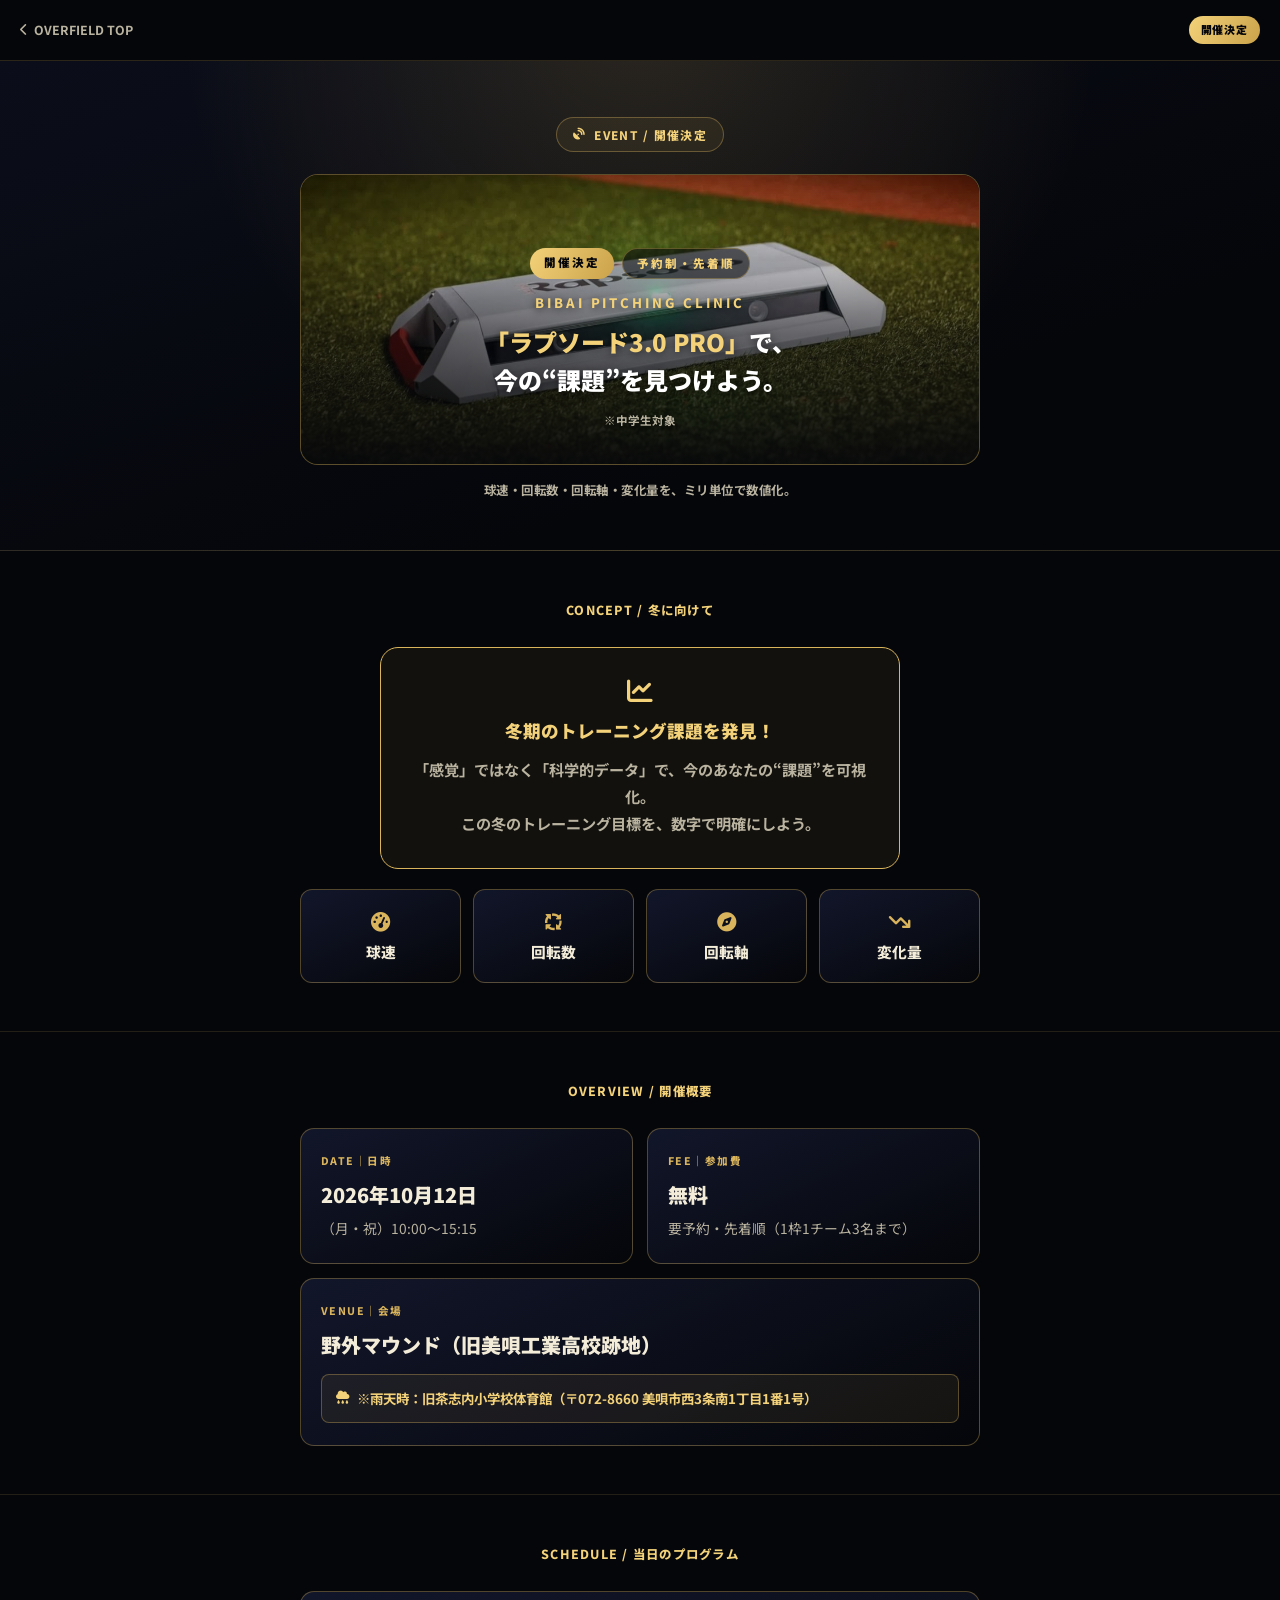
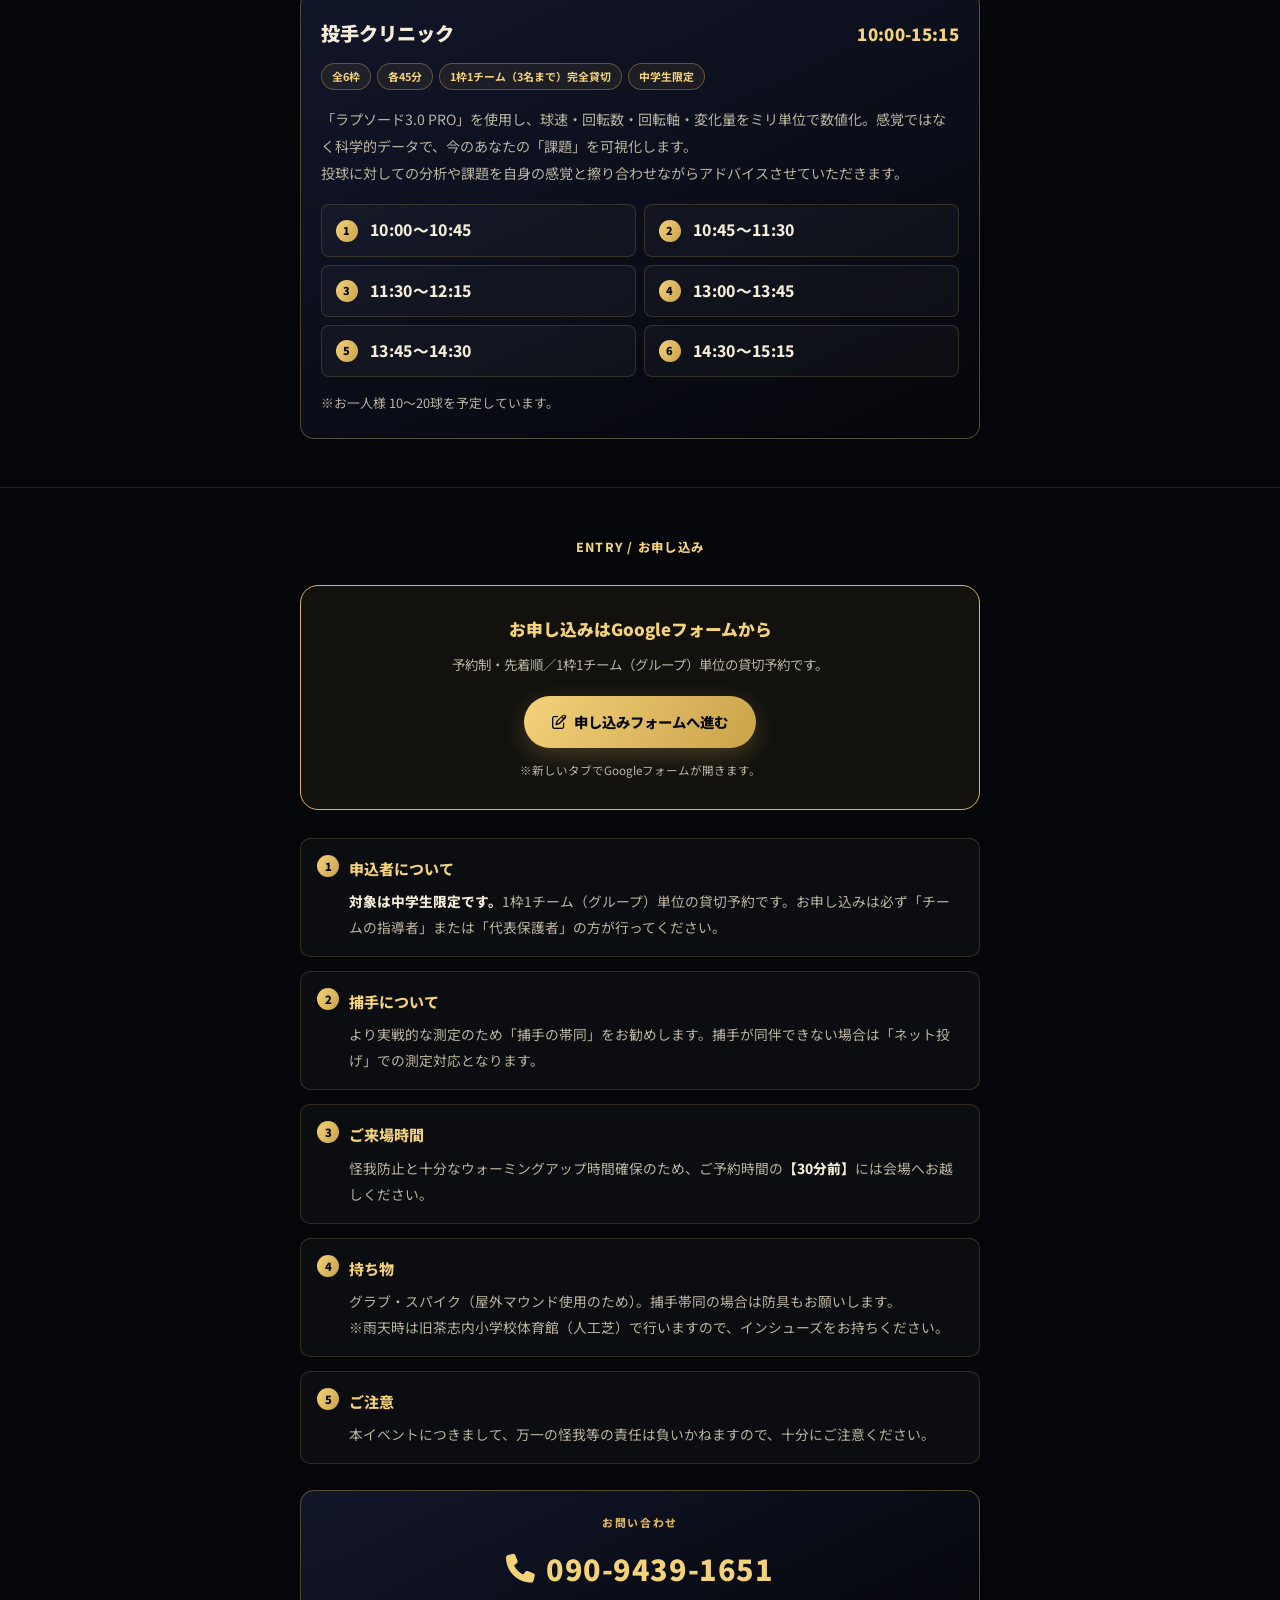
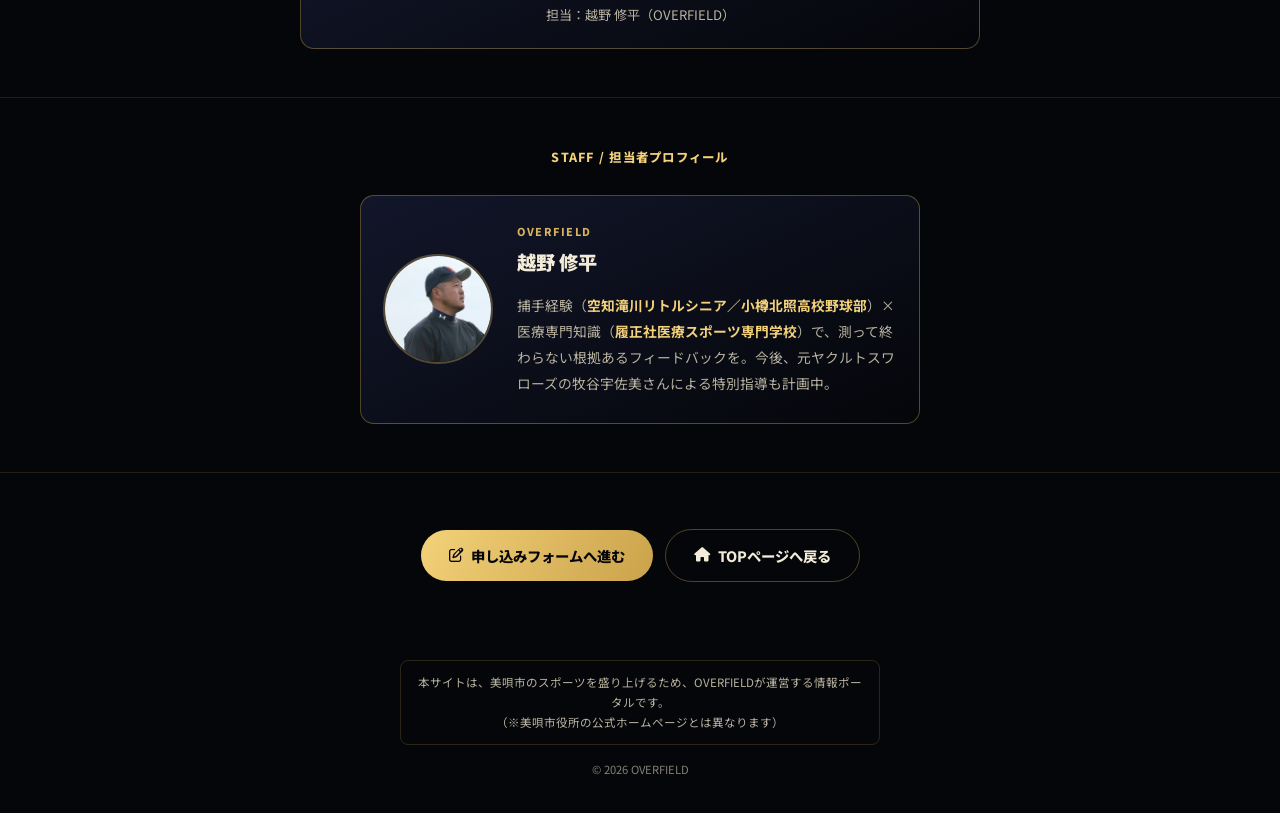
==== special.html @ 009db8ca "Clarify slot capacity and add advice-approach copy to the clinic page - "1枠1チーム完全貸切" -> "1枠1チーム（3名まで" ====
<!DOCTYPE html>
<html lang="ja">
<head>
<meta charset="UTF-8">
<meta name="viewport" content="width=device-width, initial-scale=1.0, viewport-fit=cover">
<title>BIBAI PITCHING CLINIC｜「ラプソード3.0 PRO」で、今の“課題”を見つけよう。</title>
<meta name="description" content="2026年10月12日（月・祝）開催。「ラプソード3.0 PRO」で球速・回転数・回転軸・変化量をミリ単位で数値化。中学生対象・参加費無料・要予約（全6枠／1枠1チーム3名まで完全貸切）。OVERFIELD主催の投手クリニックです。">
<link rel="preconnect" href="https://fonts.googleapis.com">
<link rel="preconnect" href="https://fonts.gstatic.com" crossorigin>
<link href="https://fonts.googleapis.com/css2?family=Noto+Sans+JP:wght@400;500;700;900&display=swap" rel="stylesheet">
<link rel="stylesheet" href="https://cdnjs.cloudflare.com/ajax/libs/font-awesome/6.5.1/css/all.min.css" integrity="sha512-DTOQO9RWCH3ppGqcWaEA1BIZOC6xxalwEsw9c2QQeAIftl+Vegovlnee1c9QX4TctnWMn13TZye+giMm8e2LwA==" crossorigin="anonymous" referrerpolicy="no-referrer">
<link rel="stylesheet" href="special.css">
</head>
<body>

<div class="sp-topbar">
  <a class="sp-back-link" href="index.html"><i class="fa-solid fa-chevron-left"></i> OVERFIELD TOP</a>
  <span class="sp-topbar-badge">開催決定</span>
</div>

<main>

  <!-- ===== Hero ===== -->
  <section class="sp-hero">
    <div class="sp-wrap">
      <p class="sp-kicker"><i class="fa-solid fa-satellite-dish"></i> EVENT / 開催決定</p>

      <figure class="sp-visual sp-visual--photo">
        <img src="images/clinic-hero.jpg" alt="野外マウンドに設置された計測機器「ラプソード3.0 PRO」" class="sp-visual-img sp-visual-img--cover">
        <div class="sp-visual-scrim"></div>
        <div class="sp-visual-overlay">
          <div class="sp-visual-tags">
            <span class="sp-visual-tag">開催決定</span>
            <span class="sp-visual-tag sp-visual-tag--ghost">予約制・先着順</span>
          </div>
          <p class="sp-event-title">BIBAI PITCHING CLINIC</p>
          <h1 class="sp-visual-copy">
            <span class="accent">「ラプソード3.0&nbsp;PRO」</span>で、<br>
            今の“課題”を見つけよう。
          </h1>
          <p class="sp-visual-note">※中学生対象</p>
        </div>
      </figure>

      <p class="sp-mystery-caption">球速・回転数・回転軸・変化量を、ミリ単位で数値化。</p>
    </div>
  </section>

  <!-- ===== コンセプト ===== -->
  <section class="sp-section">
    <div class="sp-wrap">
      <p class="sp-section-title">CONCEPT / 冬に向けて</p>

      <div class="sp-announce">
        <i class="fa-solid fa-chart-line"></i>
        <p class="sp-announce-main">冬期のトレーニング課題を発見！</p>
        <p class="sp-announce-sub">
          「感覚」ではなく「科学的データ」で、今のあなたの“課題”を可視化。<br>
          この冬のトレーニング目標を、数字で明確にしよう。
        </p>
      </div>

      <div class="sp-keyword-grid sp-keyword-grid--4">
        <article class="sp-keyword-card">
          <i class="fa-solid fa-gauge-high"></i>
          <p>球速</p>
        </article>
        <article class="sp-keyword-card">
          <i class="fa-solid fa-arrows-spin"></i>
          <p>回転数</p>
        </article>
        <article class="sp-keyword-card">
          <i class="fa-solid fa-compass"></i>
          <p>回転軸</p>
        </article>
        <article class="sp-keyword-card">
          <i class="fa-solid fa-arrow-trend-down"></i>
          <p>変化量</p>
        </article>
      </div>
    </div>
  </section>

  <!-- ===== 開催概要 ===== -->
  <section class="sp-section">
    <div class="sp-wrap">
      <p class="sp-section-title">OVERVIEW / 開催概要</p>

      <div class="sp-overview-grid">
        <article class="sp-info-card">
          <p class="sp-info-label">DATE｜日時</p>
          <p class="sp-info-main">2026年10月12日</p>
          <p class="sp-info-sub">（月・祝）10:00〜15:15</p>
        </article>

        <article class="sp-info-card">
          <p class="sp-info-label">FEE｜参加費</p>
          <p class="sp-info-main">無料</p>
          <p class="sp-info-sub">要予約・先着順（1枠1チーム3名まで）</p>
        </article>
      </div>

      <article class="sp-info-card sp-info-card--wide">
        <p class="sp-info-label">VENUE｜会場</p>
        <p class="sp-info-main">野外マウンド（旧美唄工業高校跡地）</p>
        <p class="sp-info-alert">
          <i class="fa-solid fa-cloud-rain"></i>
          ※雨天時：旧茶志内小学校体育館（〒072-8660 美唄市西3条南1丁目1番1号）
        </p>
      </article>
    </div>
  </section>

  <!-- ===== 当日のプログラム ===== -->
  <section class="sp-section">
    <div class="sp-wrap">
      <p class="sp-section-title">SCHEDULE / 当日のプログラム</p>

      <div class="sp-program">
        <div class="sp-program-head">
          <h2 class="sp-program-title">投手クリニック</h2>
          <span class="sp-program-time">10:00-15:15</span>
        </div>
        <p class="sp-program-tags">
          <span>全6枠</span><span>各45分</span><span>1枠1チーム（3名まで）完全貸切</span><span>中学生限定</span>
        </p>
        <p class="sp-program-desc">
          「ラプソード3.0 PRO」を使用し、球速・回転数・回転軸・変化量をミリ単位で数値化。感覚ではなく科学的データで、今のあなたの「課題」を可視化します。<br>
          投球に対しての分析や課題を自身の感覚と擦り合わせながらアドバイスさせていただきます。
        </p>

        <ul class="sp-slot-list">
          <li><span class="sp-slot-no">1</span>10:00〜10:45</li>
          <li><span class="sp-slot-no">2</span>10:45〜11:30</li>
          <li><span class="sp-slot-no">3</span>11:30〜12:15</li>
          <li><span class="sp-slot-no">4</span>13:00〜13:45</li>
          <li><span class="sp-slot-no">5</span>13:45〜14:30</li>
          <li><span class="sp-slot-no">6</span>14:30〜15:15</li>
        </ul>

        <p class="sp-slot-note">※お一人様 10〜20球を予定しています。</p>
      </div>
    </div>
  </section>

  <!-- ===== お申し込み（CTA） ===== -->
  <section class="sp-section">
    <div class="sp-wrap">
      <p class="sp-section-title">ENTRY / お申し込み</p>

      <div class="sp-entry-cta">
        <p class="sp-entry-cta-lead">お申し込みはGoogleフォームから</p>
        <p class="sp-entry-cta-sub">予約制・先着順／1枠1チーム（グループ）単位の貸切予約です。</p>
        <a class="sp-btn sp-btn-primary sp-btn-lg"
           href="https://docs.google.com/forms/d/e/1FAIpQLSfLQEqQWySWsrRuJns3ELYtzoUqFu_Ynl-o8VfHFAYCCxRoyQ/viewform"
           target="_blank" rel="noopener">
          <i class="fa-regular fa-pen-to-square"></i> 申し込みフォームへ進む
        </a>
        <p class="sp-entry-cta-note">※新しいタブでGoogleフォームが開きます。</p>
      </div>

      <ol class="sp-notice-list">
        <li>
          <p class="sp-notice-head">申込者について</p>
          <p class="sp-notice-body"><strong>対象は中学生限定です。</strong>1枠1チーム（グループ）単位の貸切予約です。お申し込みは必ず「チームの指導者」または「代表保護者」の方が行ってください。</p>
        </li>
        <li>
          <p class="sp-notice-head">捕手について</p>
          <p class="sp-notice-body">より実戦的な測定のため「捕手の帯同」をお勧めします。捕手が同伴できない場合は「ネット投げ」での測定対応となります。</p>
        </li>
        <li>
          <p class="sp-notice-head">ご来場時間</p>
          <p class="sp-notice-body">怪我防止と十分なウォーミングアップ時間確保のため、ご予約時間の<strong>【30分前】</strong>には会場へお越しください。</p>
        </li>
        <li>
          <p class="sp-notice-head">持ち物</p>
          <p class="sp-notice-body">グラブ・スパイク（屋外マウンド使用のため）。捕手帯同の場合は防具もお願いします。<br>※雨天時は旧茶志内小学校体育館（人工芝）で行いますので、インシューズをお持ちください。</p>
        </li>
        <li>
          <p class="sp-notice-head">ご注意</p>
          <p class="sp-notice-body">本イベントにつきまして、万一の怪我等の責任は負いかねますので、十分にご注意ください。</p>
        </li>
      </ol>

      <div class="sp-contact-box">
        <p class="sp-contact-label">お問い合わせ</p>
        <a class="sp-contact-tel" href="tel:09094391651"><i class="fa-solid fa-phone"></i> 090-9439-1651</a>
        <p class="sp-contact-sub">担当：越野 修平（OVERFIELD）</p>
      </div>
    </div>
  </section>

  <!-- ===== 担当者プロフィール ===== -->
  <section class="sp-section">
    <div class="sp-wrap">
      <p class="sp-section-title">STAFF / 担当者プロフィール</p>

      <div class="sp-staff-card">
        <img src="images/staff-koshino.jpg" alt="OVERFIELD 代表 越野 修平" class="sp-staff-photo">
        <div class="sp-staff-body">
          <p class="sp-staff-org">OVERFIELD</p>
          <p class="sp-staff-name">越野 修平</p>
          <p class="sp-staff-desc">
            捕手経験（<strong>空知滝川リトルシニア／小樽北照高校野球部</strong>）×医療専門知識（<strong>履正社医療スポーツ専門学校</strong>）で、測って終わらない根拠あるフィードバックを。今後、元ヤクルトスワローズの牧谷宇佐美さんによる特別指導も計画中。
          </p>
        </div>
      </div>
    </div>
  </section>

  <!-- ===== CTA ===== -->
  <section class="sp-section" style="border-bottom: none;">
    <div class="sp-wrap">
      <div class="sp-cta-row">
        <a class="sp-btn sp-btn-primary"
           href="https://docs.google.com/forms/d/e/1FAIpQLSfLQEqQWySWsrRuJns3ELYtzoUqFu_Ynl-o8VfHFAYCCxRoyQ/viewform"
           target="_blank" rel="noopener">
          <i class="fa-regular fa-pen-to-square"></i> 申し込みフォームへ進む
        </a>
        <a class="sp-btn sp-btn-outline" href="index.html"><i class="fa-solid fa-house"></i> TOPページへ戻る</a>
      </div>
    </div>
  </section>

</main>

<footer class="sp-footer">
  <p class="sp-footer-disclaimer">
    本サイトは、美唄市のスポーツを盛り上げるため、OVERFIELDが運営する情報ポータルです。<br>
    （※美唄市役所の公式ホームページとは異なります）
  </p>
  <p class="sp-footer-copyright">&copy; 2026 OVERFIELD</p>
</footer>

</body>
</html>
---- special.css ----
/* =========================================================
   特設ティザーページ special.html 専用スタイル
   黒 × ゴールド／ネイビーを基調としたクールな演出
   ========================================================= */

:root {
  --sp-navy: #0b0e1a;
  --sp-navy-deep: #05060a;
  --sp-navy-mid: #12162a;
  --sp-gold: #d9b45c;
  --sp-gold-light: #f3d27a;
  --sp-gold-deep: #caa24a;
  --sp-text: #f3ecd8;
  --sp-text-soft: #b9b3a0;
  --sp-border: rgba(217, 180, 92, 0.35);
  --font-base: "Noto Sans JP", "Hiragino Kaku Gothic ProN", "Hiragino Sans", "Yu Gothic", "Meiryo", sans-serif;
}

* , *::before, *::after { box-sizing: border-box; }

html { scroll-behavior: smooth; }

body {
  margin: 0;
  font-family: var(--font-base);
  color: var(--sp-text);
  background: var(--sp-navy-deep);
  line-height: 1.8;
  -webkit-font-smoothing: antialiased;
}

img { max-width: 100%; display: block; }
h1, h2, h3, p, dl, dd { margin: 0; }

a { color: inherit; text-decoration: none; }

.sp-wrap {
  max-width: 720px;
  margin: 0 auto;
  padding: 0 20px;
}

/* ---------- Top bar ---------- */
.sp-topbar {
  display: flex;
  align-items: center;
  justify-content: space-between;
  gap: 12px;
  padding: 16px 20px;
  border-bottom: 1px solid rgba(217, 180, 92, 0.18);
}

.sp-back-link {
  display: inline-flex;
  align-items: center;
  gap: 6px;
  font-size: 0.78rem;
  font-weight: 700;
  color: var(--sp-text-soft);
}
.sp-back-link:hover { color: var(--sp-gold-light); }

.sp-topbar-badge {
  font-size: 0.68rem;
  font-weight: 900;
  letter-spacing: 0.08em;
  color: var(--sp-navy-deep);
  background: linear-gradient(120deg, var(--sp-gold-light), var(--sp-gold-deep));
  padding: 4px 12px;
  border-radius: 999px;
}

/* ---------- Hero ---------- */
.sp-hero {
  background:
    radial-gradient(circle at 50% -10%, rgba(217, 180, 92, 0.16), transparent 55%),
    linear-gradient(160deg, var(--sp-navy) 0%, var(--sp-navy-deep) 70%);
  padding: 56px 0 48px;
  text-align: center;
  border-bottom: 1px solid rgba(217, 180, 92, 0.18);
}

.sp-kicker {
  display: inline-flex;
  align-items: center;
  gap: 8px;
  font-size: 0.74rem;
  font-weight: 800;
  letter-spacing: 0.12em;
  color: var(--sp-gold-light);
  border: 1px solid var(--sp-border);
  background: rgba(217, 180, 92, 0.08);
  padding: 6px 16px;
  border-radius: 999px;
  margin-bottom: 22px;
}
.sp-kicker i { animation: sp-blink 1.6s ease-in-out infinite; }

/* ---------- Main visual (背景切り抜き画像 + COMING SOON + キャッチコピー) ---------- */
.sp-visual {
  position: relative;
  margin: 0;
  aspect-ratio: 2.2 / 1;
  border-radius: 18px;
  overflow: hidden;
  border: 1px solid rgba(217, 180, 92, 0.4);
  background: #0a0a0a;
  box-shadow: 0 0 0 0 rgba(217, 180, 92, 0.3);
  animation: sp-visual-glow 3s ease-in-out infinite;
}

@keyframes sp-visual-glow {
  0%, 100% { box-shadow: 0 0 0 0 rgba(217, 180, 92, 0.18); }
  50% { box-shadow: 0 0 26px 2px rgba(217, 180, 92, 0.22); }
}

.sp-visual-img {
  width: 100%;
  height: 100%;
  /* contain = 機器の全体像（姿形）を絶対に切り取らずに表示する。
     cover だとコンテナ比率とのズレでアップになり過ぎ、何の機器か
     分からなくなってしまうため contain に変更 */
  object-fit: contain;
  object-position: center center;
  /* 画像自体が背景透過済み（ロゴ部分は画像側で黒帯＋
     CONFIDENTIALバッジ済み）のため、CSS側のフィルター・ブレンド
     加工は不要 */
}

.sp-visual-scrim {
  position: absolute;
  inset: 0;
  background: linear-gradient(to top, rgba(5, 6, 10, 0.94) 0%, rgba(5, 6, 10, 0.55) 45%, rgba(5, 6, 10, 0.05) 75%);
}

.sp-visual-overlay {
  position: absolute;
  left: 0;
  right: 0;
  bottom: 0;
  padding: 18px 20px 22px;
  text-align: center;
}

.sp-visual-tag {
  display: inline-block;
  font-size: 0.72rem;
  font-weight: 900;
  letter-spacing: 0.18em;
  color: var(--sp-navy-deep);
  background: linear-gradient(120deg, var(--sp-gold-light), var(--sp-gold-deep));
  padding: 4px 14px;
  border-radius: 999px;
  margin-bottom: 12px;
  animation: sp-blink 1.8s ease-in-out infinite;
}

.sp-visual-copy {
  font-size: 1.05rem;
  font-weight: 900;
  line-height: 1.6;
  color: #ffffff;
  text-shadow: 0 2px 10px rgba(0, 0, 0, 0.6);
}
.sp-visual-copy .accent {
  color: var(--sp-gold-light);
}

.sp-mystery-caption {
  margin-top: 14px;
  text-align: center;
  font-size: 0.78rem;
  font-weight: 700;
  color: var(--sp-text-soft);
  letter-spacing: 0.04em;
}

/* 実写ヒーロー（製品名公開後）: 切り抜き画像ではないので cover で全面に敷く */
.sp-visual--photo { aspect-ratio: 16 / 10; }
.sp-visual-img--cover { object-fit: cover; }

.sp-visual-tags {
  display: flex;
  flex-wrap: wrap;
  justify-content: center;
  gap: 8px;
  margin-bottom: 12px;
}
.sp-visual-tags .sp-visual-tag { margin-bottom: 0; }

.sp-visual-tag--ghost {
  background: rgba(5, 6, 10, 0.55);
  border: 1px solid var(--sp-border);
  color: var(--sp-gold-light);
  animation: none;
}

.sp-event-title {
  font-size: 0.72rem;
  font-weight: 800;
  letter-spacing: 0.22em;
  color: var(--sp-gold-light);
  margin-bottom: 8px;
  text-shadow: 0 2px 8px rgba(0, 0, 0, 0.8);
}

.sp-visual-note {
  margin-top: 10px;
  font-size: 0.72rem;
  font-weight: 700;
  color: var(--sp-text-soft);
  text-shadow: 0 2px 8px rgba(0, 0, 0, 0.8);
}

@keyframes sp-blink {
  0%, 100% { opacity: 1; }
  50% { opacity: 0.55; }
}

/* ---------- Sections ---------- */
.sp-section {
  padding: 48px 0;
  border-bottom: 1px solid rgba(217, 180, 92, 0.14);
}

.sp-section-title {
  text-align: center;
  font-size: 0.78rem;
  font-weight: 800;
  letter-spacing: 0.1em;
  color: var(--sp-gold-light);
  margin-bottom: 26px;
}

/* ---------- Keyword cards ---------- */
.sp-keyword-grid {
  display: grid;
  gap: 16px;
}

.sp-keyword-card {
  background: linear-gradient(155deg, var(--sp-navy-mid), var(--sp-navy-deep));
  border: 1px solid var(--sp-border);
  border-radius: 16px;
  padding: 26px 22px;
  text-align: center;
}

.sp-keyword-card i {
  font-size: 1.5rem;
  color: var(--sp-gold);
  margin-bottom: 12px;
}

.sp-keyword-card p {
  font-size: 1.05rem;
  font-weight: 800;
  color: var(--sp-text);
  line-height: 1.6;
}

/* 計測項目（球速・回転数・回転軸・変化量）のコンパクト版カード */
.sp-keyword-grid--4 { margin-top: 20px; grid-template-columns: 1fr 1fr; gap: 12px; }
.sp-keyword-grid--4 .sp-keyword-card { padding: 18px 12px; border-radius: 12px; }
.sp-keyword-grid--4 .sp-keyword-card i { font-size: 1.2rem; margin-bottom: 8px; }
.sp-keyword-grid--4 .sp-keyword-card p { font-size: 0.92rem; }

/* ---------- Overview / info cards ---------- */
.sp-overview-grid {
  display: grid;
  gap: 14px;
  margin-bottom: 14px;
}

.sp-info-card {
  background: linear-gradient(155deg, var(--sp-navy-mid), var(--sp-navy-deep));
  border: 1px solid var(--sp-border);
  border-radius: 14px;
  padding: 22px 20px;
}

.sp-info-label {
  font-size: 0.66rem;
  font-weight: 800;
  letter-spacing: 0.14em;
  color: var(--sp-gold);
  margin-bottom: 10px;
}

.sp-info-main {
  font-size: 1.25rem;
  font-weight: 900;
  line-height: 1.5;
  color: var(--sp-text);
}

.sp-info-sub {
  margin-top: 6px;
  font-size: 0.86rem;
  color: var(--sp-text-soft);
}

.sp-info-alert {
  display: flex;
  align-items: flex-start;
  gap: 8px;
  margin-top: 14px;
  padding: 12px 14px;
  border-radius: 8px;
  background: rgba(217, 180, 92, 0.08);
  border: 1px solid var(--sp-border);
  font-size: 0.84rem;
  font-weight: 700;
  line-height: 1.7;
  color: var(--sp-gold-light);
}
.sp-info-alert i { margin-top: 4px; flex-shrink: 0; }

/* ---------- Program / schedule ---------- */
.sp-program {
  background: linear-gradient(155deg, var(--sp-navy-mid), var(--sp-navy-deep));
  border: 1px solid var(--sp-border);
  border-radius: 14px;
  padding: 24px 20px;
}

.sp-program-head {
  display: flex;
  flex-wrap: wrap;
  align-items: baseline;
  justify-content: space-between;
  gap: 8px;
}

.sp-program-title {
  font-size: 1.2rem;
  font-weight: 900;
  color: var(--sp-text);
}

.sp-program-time {
  font-size: 1.05rem;
  font-weight: 900;
  color: var(--sp-gold-light);
  letter-spacing: 0.02em;
}

.sp-program-tags {
  display: flex;
  flex-wrap: wrap;
  gap: 6px;
  margin-top: 12px;
}
.sp-program-tags span {
  font-size: 0.68rem;
  font-weight: 700;
  color: var(--sp-gold-light);
  border: 1px solid var(--sp-border);
  background: rgba(217, 180, 92, 0.08);
  padding: 3px 10px;
  border-radius: 999px;
}

.sp-program-desc {
  margin-top: 16px;
  font-size: 0.88rem;
  line-height: 1.9;
  color: var(--sp-text-soft);
}

.sp-slot-list {
  list-style: none;
  margin: 18px 0 0;
  padding: 0;
  display: grid;
  gap: 8px;
}

.sp-slot-list li {
  display: flex;
  align-items: center;
  gap: 12px;
  padding: 11px 14px;
  border-radius: 8px;
  background: rgba(255, 255, 255, 0.03);
  border: 1px solid rgba(217, 180, 92, 0.18);
  font-size: 0.98rem;
  font-weight: 800;
  color: var(--sp-text);
  letter-spacing: 0.02em;
}

.sp-slot-no {
  flex-shrink: 0;
  width: 22px;
  height: 22px;
  display: inline-flex;
  align-items: center;
  justify-content: center;
  border-radius: 50%;
  background: linear-gradient(120deg, var(--sp-gold-light), var(--sp-gold-deep));
  color: var(--sp-navy-deep);
  font-size: 0.68rem;
  font-weight: 900;
}

.sp-slot-note {
  margin-top: 14px;
  font-size: 0.8rem;
  color: var(--sp-text-soft);
}

/* ---------- Entry CTA ---------- */
.sp-entry-cta {
  text-align: center;
  border: 1px solid var(--sp-gold);
  border-radius: 18px;
  padding: 28px 22px;
  background: rgba(217, 180, 92, 0.06);
  margin-bottom: 28px;
}

.sp-entry-cta-lead {
  font-size: 1.05rem;
  font-weight: 900;
  color: var(--sp-gold-light);
}

.sp-entry-cta-sub {
  margin-top: 8px;
  margin-bottom: 20px;
  font-size: 0.84rem;
  color: var(--sp-text-soft);
  line-height: 1.8;
}

.sp-btn-lg {
  font-size: 1rem;
  padding: 17px 36px;
  max-width: 380px;
  box-shadow: 0 8px 24px rgba(217, 180, 92, 0.25);
}

.sp-entry-cta-note {
  margin-top: 12px;
  font-size: 0.72rem;
  color: var(--sp-text-soft);
}

/* ---------- Notice list ---------- */
.sp-notice-list {
  list-style: none;
  counter-reset: sp-notice;
  margin: 0;
  padding: 0;
  display: grid;
  gap: 14px;
}

.sp-notice-list li {
  counter-increment: sp-notice;
  position: relative;
  padding: 16px 18px 16px 48px;
  border-radius: 10px;
  background: rgba(255, 255, 255, 0.03);
  border: 1px solid rgba(217, 180, 92, 0.18);
}

.sp-notice-list li::before {
  content: counter(sp-notice);
  position: absolute;
  left: 16px;
  top: 16px;
  width: 22px;
  height: 22px;
  display: flex;
  align-items: center;
  justify-content: center;
  border-radius: 50%;
  background: linear-gradient(120deg, var(--sp-gold-light), var(--sp-gold-deep));
  color: var(--sp-navy-deep);
  font-size: 0.7rem;
  font-weight: 900;
}

.sp-notice-head {
  font-size: 0.94rem;
  font-weight: 800;
  color: var(--sp-gold-light);
  margin-bottom: 6px;
}

.sp-notice-body {
  font-size: 0.86rem;
  line-height: 1.9;
  color: var(--sp-text-soft);
}
.sp-notice-body strong { color: var(--sp-text); font-weight: 800; }

/* ---------- Contact box ---------- */
.sp-contact-box {
  margin-top: 26px;
  text-align: center;
  padding: 22px 20px;
  border-radius: 14px;
  border: 1px solid var(--sp-border);
  background: linear-gradient(155deg, var(--sp-navy-mid), var(--sp-navy-deep));
}

.sp-contact-label {
  font-size: 0.68rem;
  font-weight: 800;
  letter-spacing: 0.14em;
  color: var(--sp-gold);
  margin-bottom: 10px;
}

.sp-contact-tel {
  display: inline-flex;
  align-items: center;
  gap: 10px;
  font-size: 1.5rem;
  font-weight: 900;
  color: var(--sp-gold-light);
  letter-spacing: 0.02em;
}
.sp-contact-tel:hover { filter: brightness(1.1); }

.sp-contact-sub {
  margin-top: 8px;
  font-size: 0.82rem;
  color: var(--sp-text-soft);
}

/* ---------- Staff card ---------- */
.sp-staff-card {
  display: flex;
  flex-direction: column;
  align-items: center;
  text-align: center;
  gap: 18px;
  max-width: 560px;
  margin: 0 auto;
  padding: 26px 22px;
  border-radius: 14px;
  border: 1px solid var(--sp-border);
  background: linear-gradient(155deg, var(--sp-navy-mid), var(--sp-navy-deep));
}

.sp-staff-photo {
  width: 92px;
  height: 92px;
  flex-shrink: 0;
  border-radius: 50%;
  object-fit: cover;
  border: 2px solid var(--sp-border);
}

.sp-staff-org {
  font-size: 0.68rem;
  font-weight: 800;
  letter-spacing: 0.14em;
  color: var(--sp-gold);
}

.sp-staff-name {
  margin-top: 4px;
  font-size: 1.2rem;
  font-weight: 900;
  color: var(--sp-text);
}

.sp-staff-desc {
  margin-top: 12px;
  font-size: 0.86rem;
  line-height: 1.9;
  color: var(--sp-text-soft);
}
.sp-staff-desc strong { color: var(--sp-gold-light); font-weight: 700; }

/* ---------- Announcement callout ---------- */
.sp-announce {
  max-width: 520px;
  margin: 0 auto;
  text-align: center;
  border: 1px solid var(--sp-gold);
  border-radius: 18px;
  padding: 30px 24px;
  background: rgba(217, 180, 92, 0.06);
  box-shadow: 0 0 0 0 rgba(217, 180, 92, 0.4);
  animation: sp-announce-glow 2.6s ease-in-out infinite;
}

@keyframes sp-announce-glow {
  0%, 100% { box-shadow: 0 0 0 0 rgba(217, 180, 92, 0.25); }
  50% { box-shadow: 0 0 24px 4px rgba(217, 180, 92, 0.28); }
}

.sp-announce i {
  font-size: 1.6rem;
  color: var(--sp-gold-light);
  margin-bottom: 12px;
}

.sp-announce-main {
  font-size: 1.1rem;
  font-weight: 900;
  color: var(--sp-gold-light);
  line-height: 1.7;
}

.sp-announce-sub {
  margin-top: 10px;
  font-size: 0.95rem;
  font-weight: 700;
  color: var(--sp-text-soft);
}

/* ---------- Message card ---------- */
.sp-message-card {
  position: relative;
  max-width: 560px;
  margin: 0 auto;
  padding: 32px 26px 26px;
  border-left: 4px solid var(--sp-gold);
  background: rgba(255, 255, 255, 0.03);
  border-radius: 4px 16px 16px 4px;
}

.sp-message-quote-icon {
  font-size: 1.5rem;
  color: var(--sp-gold);
  opacity: 0.7;
  margin-bottom: 10px;
}

.sp-message-text {
  font-size: 0.98rem;
  font-weight: 500;
  color: var(--sp-text);
  line-height: 1.9;
}
.sp-message-text + .sp-message-text {
  margin-top: 16px;
}

.sp-message-attr {
  margin-top: 18px;
  font-size: 0.78rem;
  font-weight: 700;
  color: var(--sp-text-soft);
  text-align: right;
}

/* ---------- CTA ---------- */
.sp-cta-row {
  display: flex;
  flex-direction: column;
  gap: 12px;
  align-items: center;
  margin-top: 8px;
}

.sp-btn {
  display: inline-flex;
  align-items: center;
  justify-content: center;
  gap: 8px;
  font-weight: 800;
  font-size: 0.9rem;
  padding: 13px 28px;
  border-radius: 999px;
  width: 100%;
  max-width: 320px;
}

.sp-btn-primary {
  background: linear-gradient(120deg, var(--sp-gold-light), var(--sp-gold-deep));
  color: var(--sp-navy-deep);
}
.sp-btn-primary:hover { filter: brightness(1.08); }

.sp-btn-outline {
  border: 1px solid var(--sp-border);
  color: var(--sp-text);
}
.sp-btn-outline:hover { border-color: var(--sp-gold); color: var(--sp-gold-light); }

/* ---------- Footer ---------- */
.sp-footer {
  padding: 30px 20px 34px;
  text-align: center;
}

.sp-footer-disclaimer {
  max-width: 480px;
  margin: 0 auto 14px;
  padding: 12px 16px;
  border: 1px solid rgba(217, 180, 92, 0.18);
  border-radius: 8px;
  font-size: 0.72rem;
  line-height: 1.7;
  color: var(--sp-text-soft);
}

.sp-footer-copyright {
  font-size: 0.7rem;
  color: rgba(185, 179, 160, 0.7);
}

@media (min-width: 640px) {
  .sp-visual-copy { font-size: 1.5rem; }
  .sp-visual-overlay { padding: 28px 32px 34px; }
  .sp-keyword-grid { grid-template-columns: 1fr 1fr; }
  .sp-cta-row { flex-direction: row; justify-content: center; }
  .sp-btn { width: auto; }

  .sp-visual--photo { aspect-ratio: 21 / 9; }
  .sp-event-title { font-size: 0.82rem; }
  .sp-keyword-grid--4 { grid-template-columns: repeat(4, 1fr); }
  .sp-overview-grid { grid-template-columns: 1fr 1fr; }
  .sp-slot-list { grid-template-columns: 1fr 1fr; }
  .sp-contact-tel { font-size: 1.8rem; }

  .sp-staff-card { flex-direction: row; text-align: left; gap: 24px; }
  .sp-staff-photo { width: 110px; height: 110px; }
}

@media (prefers-reduced-motion: reduce) {
  html { scroll-behavior: auto; }
  * { transition: none !important; animation: none !important; }
}
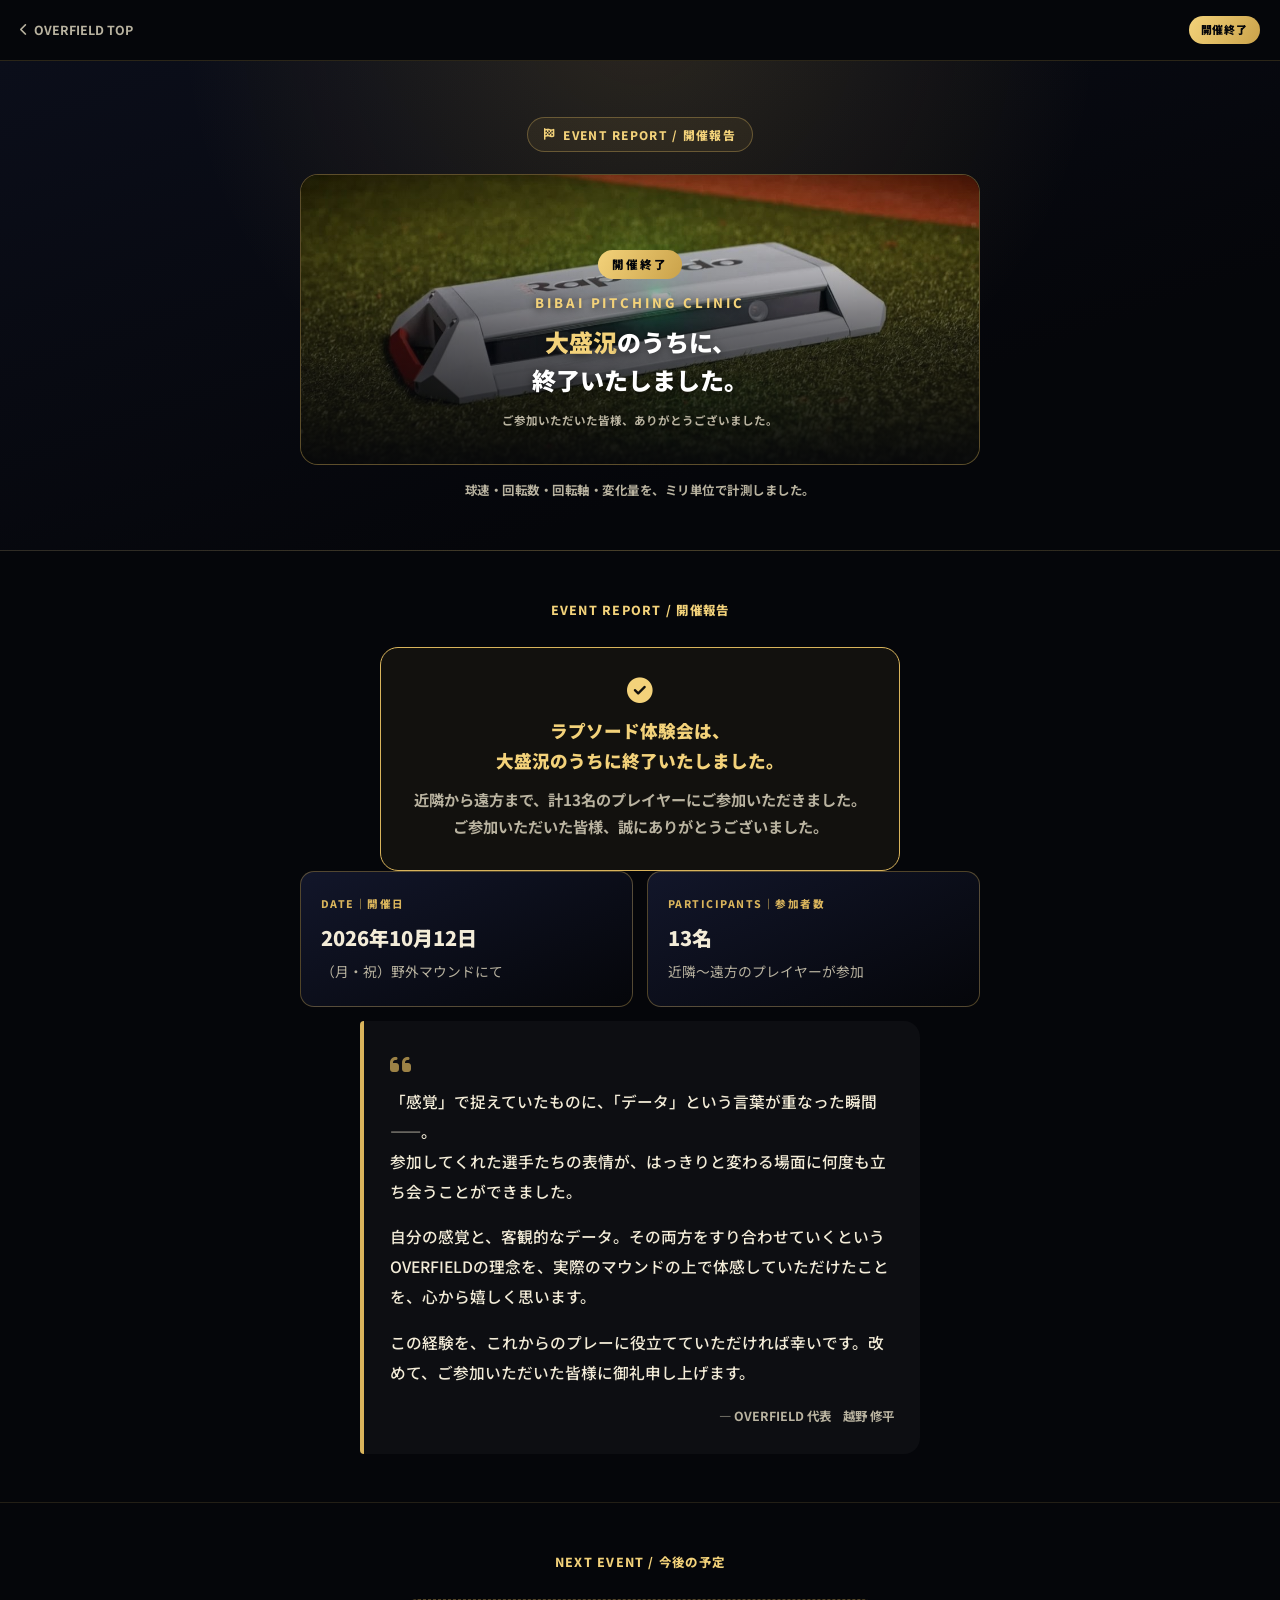
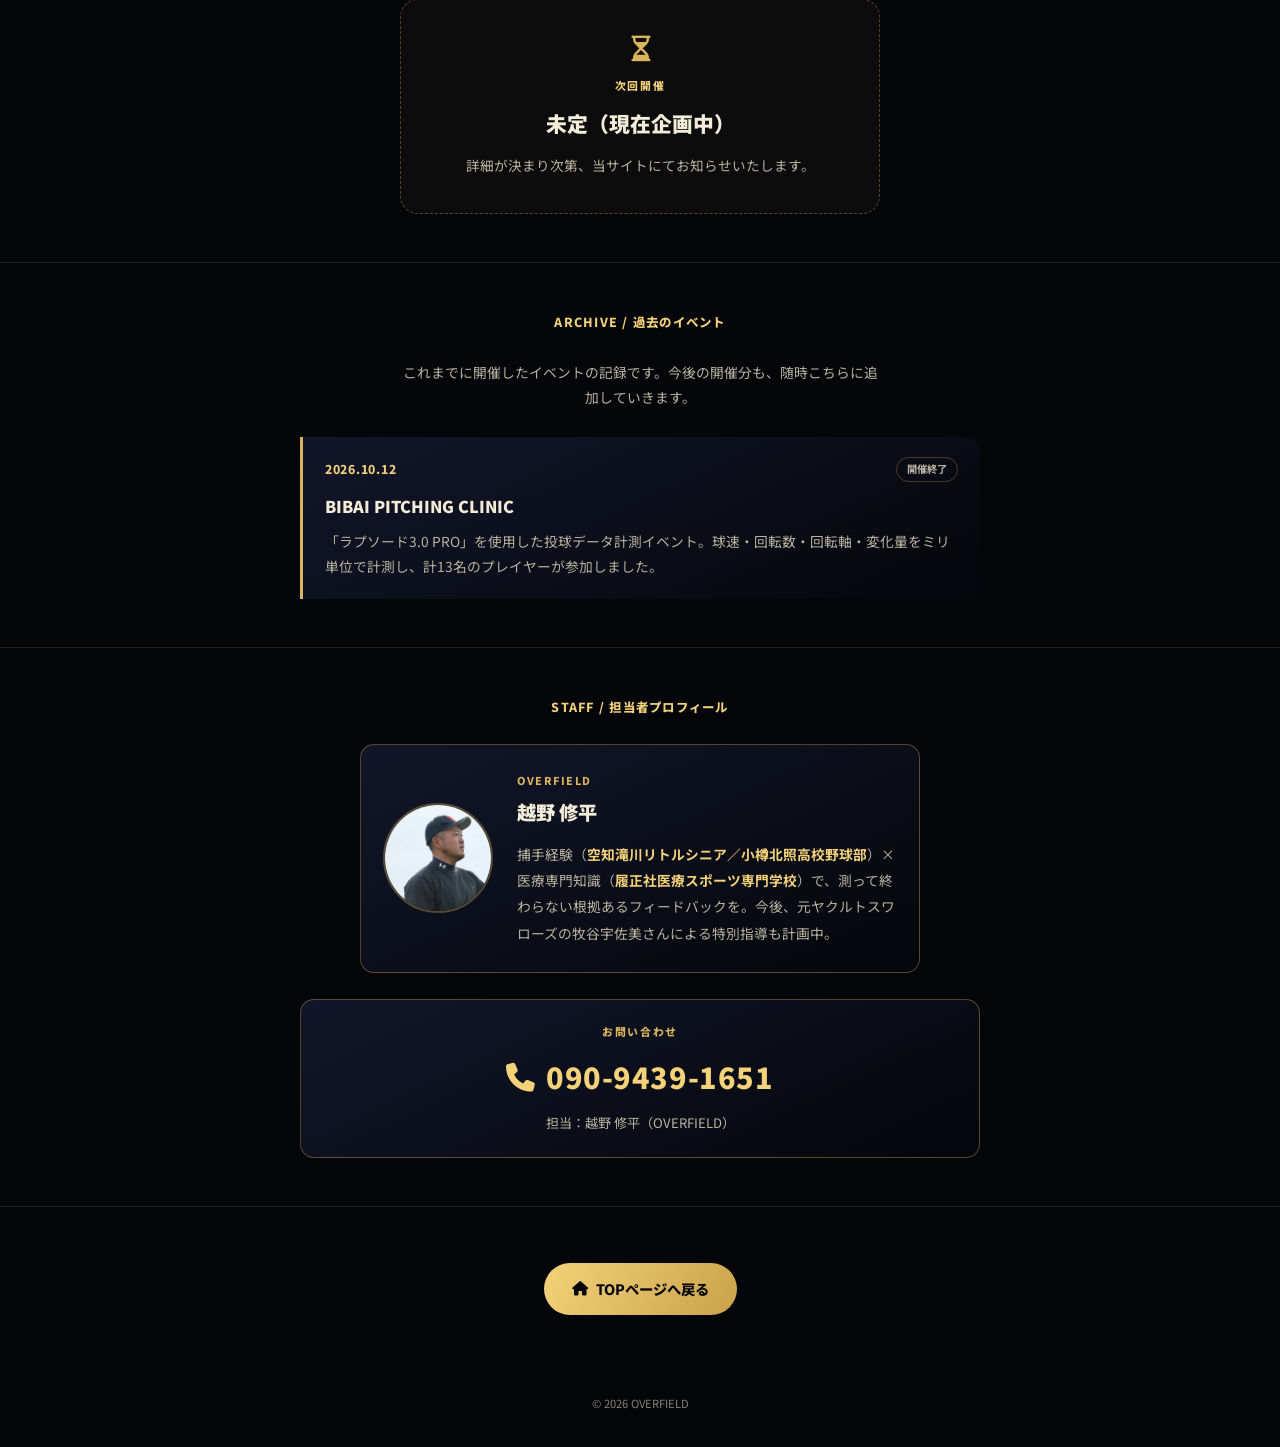
==== commit 490f96ef: "Transform special.html from sign-up LP to EVENT REPORT / ARCHIVE page The BIBAI PITCHING CLINIC (202" ====
--- a/special.html
+++ b/special.html
@@ -3,8 +3,8 @@
 <head>
 <meta charset="UTF-8">
 <meta name="viewport" content="width=device-width, initial-scale=1.0, viewport-fit=cover">
-<title>BIBAI PITCHING CLINIC｜「ラプソード3.0 PRO」で、今の“課題”を見つけよう。</title>
-<meta name="description" content="2026年10月12日（月・祝）開催。「ラプソード3.0 PRO」で球速・回転数・回転軸・変化量をミリ単位で数値化。中学生対象・参加費無料・要予約（全6枠／1枠1チーム3名まで完全貸切）。OVERFIELD主催の投手クリニックです。">
+<title>EVENT REPORT｜BIBAI PITCHING CLINIC 開催報告 | OVERFIELD</title>
+<meta name="description" content="2026年10月12日開催「BIBAI PITCHING CLINIC」は、計13名のプレイヤーにご参加いただき大盛況のうちに終了しました。開催報告と次回イベントの情報は、OVERFIELDが運営するこちらのページでご案内します。">
 <link rel="preconnect" href="https://fonts.googleapis.com">
 <link rel="preconnect" href="https://fonts.gstatic.com" crossorigin>
 <link href="https://fonts.googleapis.com/css2?family=Noto+Sans+JP:wght@400;500;700;900&display=swap" rel="stylesheet">
@@ -15,7 +15,7 @@
 
 <div class="sp-topbar">
   <a class="sp-back-link" href="index.html"><i class="fa-solid fa-chevron-left"></i> OVERFIELD TOP</a>
-  <span class="sp-topbar-badge">開催決定</span>
+  <span class="sp-topbar-badge">開催終了</span>
 </div>
 
 <main>
@@ -23,170 +23,109 @@
   <!-- ===== Hero ===== -->
   <section class="sp-hero">
     <div class="sp-wrap">
-      <p class="sp-kicker"><i class="fa-solid fa-satellite-dish"></i> EVENT / 開催決定</p>
+      <p class="sp-kicker"><i class="fa-solid fa-flag-checkered"></i> EVENT REPORT / 開催報告</p>
 
       <figure class="sp-visual sp-visual--photo">
         <img src="images/clinic-hero.jpg" alt="野外マウンドに設置された計測機器「ラプソード3.0 PRO」" class="sp-visual-img sp-visual-img--cover">
         <div class="sp-visual-scrim"></div>
         <div class="sp-visual-overlay">
           <div class="sp-visual-tags">
-            <span class="sp-visual-tag">開催決定</span>
-            <span class="sp-visual-tag sp-visual-tag--ghost">予約制・先着順</span>
+            <span class="sp-visual-tag">開催終了</span>
           </div>
           <p class="sp-event-title">BIBAI PITCHING CLINIC</p>
           <h1 class="sp-visual-copy">
-            <span class="accent">「ラプソード3.0&nbsp;PRO」</span>で、<br>
-            今の“課題”を見つけよう。
+            <span class="accent">大盛況</span>のうちに、<br>
+            終了いたしました。
           </h1>
-          <p class="sp-visual-note">※中学生対象</p>
+          <p class="sp-visual-note">ご参加いただいた皆様、ありがとうございました。</p>
         </div>
       </figure>
 
-      <p class="sp-mystery-caption">球速・回転数・回転軸・変化量を、ミリ単位で数値化。</p>
+      <p class="sp-mystery-caption">球速・回転数・回転軸・変化量を、ミリ単位で計測しました。</p>
     </div>
   </section>
 
-  <!-- ===== コンセプト ===== -->
+  <!-- ===== 開催報告 ===== -->
   <section class="sp-section">
     <div class="sp-wrap">
-      <p class="sp-section-title">CONCEPT / 冬に向けて</p>
+      <p class="sp-section-title">EVENT REPORT / 開催報告</p>
 
       <div class="sp-announce">
-        <i class="fa-solid fa-chart-line"></i>
-        <p class="sp-announce-main">冬期のトレーニング課題を発見！</p>
+        <i class="fa-solid fa-circle-check"></i>
+        <p class="sp-announce-main">ラプソード体験会は、<br>大盛況のうちに終了いたしました。</p>
         <p class="sp-announce-sub">
-          「感覚」ではなく「科学的データ」で、今のあなたの“課題”を可視化。<br>
-          この冬のトレーニング目標を、数字で明確にしよう。
+          近隣から遠方まで、計13名のプレイヤーにご参加いただきました。<br>
+          ご参加いただいた皆様、誠にありがとうございました。
         </p>
       </div>
 
-      <div class="sp-keyword-grid sp-keyword-grid--4">
-        <article class="sp-keyword-card">
-          <i class="fa-solid fa-gauge-high"></i>
-          <p>球速</p>
+      <div class="sp-overview-grid">
+        <article class="sp-info-card">
+          <p class="sp-info-label">DATE｜開催日</p>
+          <p class="sp-info-main">2026年10月12日</p>
+          <p class="sp-info-sub">（月・祝）野外マウンドにて</p>
         </article>
-        <article class="sp-keyword-card">
-          <i class="fa-solid fa-arrows-spin"></i>
-          <p>回転数</p>
+
+        <article class="sp-info-card">
+          <p class="sp-info-label">PARTICIPANTS｜参加者数</p>
+          <p class="sp-info-main">13名</p>
+          <p class="sp-info-sub">近隣〜遠方のプレイヤーが参加</p>
         </article>
-        <article class="sp-keyword-card">
-          <i class="fa-solid fa-compass"></i>
-          <p>回転軸</p>
-        </article>
-        <article class="sp-keyword-card">
-          <i class="fa-solid fa-arrow-trend-down"></i>
-          <p>変化量</p>
-        </article>
+      </div>
+
+      <div class="sp-message-card">
+        <i class="fa-solid fa-quote-left sp-message-quote-icon"></i>
+        <p class="sp-message-text">
+          「感覚」で捉えていたものに、「データ」という言葉が重なった瞬間——。<br>
+          参加してくれた選手たちの表情が、はっきりと変わる場面に何度も立ち会うことができました。
+        </p>
+        <p class="sp-message-text">
+          自分の感覚と、客観的なデータ。その両方をすり合わせていくというOVERFIELDの理念を、実際のマウンドの上で体感していただけたことを、心から嬉しく思います。
+        </p>
+        <p class="sp-message-text">
+          この経験を、これからのプレーに役立てていただければ幸いです。改めて、ご参加いただいた皆様に御礼申し上げます。
+        </p>
+        <p class="sp-message-attr">— OVERFIELD 代表　越野 修平</p>
       </div>
     </div>
   </section>
 
-  <!-- ===== 開催概要 ===== -->
+  <!-- ===== 今後の予定 ===== -->
   <section class="sp-section">
     <div class="sp-wrap">
-      <p class="sp-section-title">OVERVIEW / 開催概要</p>
+      <p class="sp-section-title">NEXT EVENT / 今後の予定</p>
 
-      <div class="sp-overview-grid">
-        <article class="sp-info-card">
-          <p class="sp-info-label">DATE｜日時</p>
-          <p class="sp-info-main">2026年10月12日</p>
-          <p class="sp-info-sub">（月・祝）10:00〜15:15</p>
-        </article>
-
-        <article class="sp-info-card">
-          <p class="sp-info-label">FEE｜参加費</p>
-          <p class="sp-info-main">無料</p>
-          <p class="sp-info-sub">要予約・先着順（1枠1チーム3名まで）</p>
-        </article>
-      </div>
-
-      <article class="sp-info-card sp-info-card--wide">
-        <p class="sp-info-label">VENUE｜会場</p>
-        <p class="sp-info-main">野外マウンド（旧美唄工業高校跡地）</p>
-        <p class="sp-info-alert">
-          <i class="fa-solid fa-cloud-rain"></i>
-          ※雨天時：旧茶志内小学校体育館（〒072-8660 美唄市西3条南1丁目1番1号）
-        </p>
-      </article>
-    </div>
-  </section>
-
-  <!-- ===== 当日のプログラム ===== -->
-  <section class="sp-section">
-    <div class="sp-wrap">
-      <p class="sp-section-title">SCHEDULE / 当日のプログラム</p>
-
-      <div class="sp-program">
-        <div class="sp-program-head">
-          <h2 class="sp-program-title">投手クリニック</h2>
-          <span class="sp-program-time">10:00-15:15</span>
-        </div>
-        <p class="sp-program-tags">
-          <span>全6枠</span><span>各45分</span><span>1枠1チーム（3名まで）完全貸切</span><span>中学生限定</span>
-        </p>
-        <p class="sp-program-desc">
-          「ラプソード3.0 PRO」を使用し、球速・回転数・回転軸・変化量をミリ単位で数値化。感覚ではなく科学的データで、今のあなたの「課題」を可視化します。<br>
-          投球に対しての分析や課題を自身の感覚と擦り合わせながらアドバイスさせていただきます。
-        </p>
-
-        <ul class="sp-slot-list">
-          <li><span class="sp-slot-no">1</span>10:00〜10:45</li>
-          <li><span class="sp-slot-no">2</span>10:45〜11:30</li>
-          <li><span class="sp-slot-no">3</span>11:30〜12:15</li>
-          <li><span class="sp-slot-no">4</span>13:00〜13:45</li>
-          <li><span class="sp-slot-no">5</span>13:45〜14:30</li>
-          <li><span class="sp-slot-no">6</span>14:30〜15:15</li>
-        </ul>
-
-        <p class="sp-slot-note">※お一人様 10〜20球を予定しています。</p>
+      <div class="sp-next-card">
+        <i class="fa-regular fa-hourglass-half"></i>
+        <p class="sp-next-label">次回開催</p>
+        <p class="sp-next-main">未定（現在企画中）</p>
+        <p class="sp-next-sub">詳細が決まり次第、当サイトにてお知らせいたします。</p>
       </div>
     </div>
   </section>
 
-  <!-- ===== お申し込み（CTA） ===== -->
+  <!-- ===== アーカイブ ===== -->
   <section class="sp-section">
     <div class="sp-wrap">
-      <p class="sp-section-title">ENTRY / お申し込み</p>
+      <p class="sp-section-title">ARCHIVE / 過去のイベント</p>
+      <p class="sp-archive-lead">これまでに開催したイベントの記録です。今後の開催分も、随時こちらに追加していきます。</p>
 
-      <div class="sp-entry-cta">
-        <p class="sp-entry-cta-lead">お申し込みはGoogleフォームから</p>
-        <p class="sp-entry-cta-sub">予約制・先着順／1枠1チーム（グループ）単位の貸切予約です。</p>
-        <a class="sp-btn sp-btn-primary sp-btn-lg"
-           href="https://docs.google.com/forms/d/e/1FAIpQLSfLQEqQWySWsrRuJns3ELYtzoUqFu_Ynl-o8VfHFAYCCxRoyQ/viewform"
-           target="_blank" rel="noopener">
-          <i class="fa-regular fa-pen-to-square"></i> 申し込みフォームへ進む
-        </a>
-        <p class="sp-entry-cta-note">※新しいタブでGoogleフォームが開きます。</p>
-      </div>
-
-      <ol class="sp-notice-list">
-        <li>
-          <p class="sp-notice-head">申込者について</p>
-          <p class="sp-notice-body"><strong>対象は中学生限定です。</strong>1枠1チーム（グループ）単位の貸切予約です。お申し込みは必ず「チームの指導者」または「代表保護者」の方が行ってください。</p>
+      <ul class="sp-archive-list">
+        <li class="sp-archive-card">
+          <div class="sp-archive-card-head">
+            <time class="sp-archive-date" datetime="2026-10-12">2026.10.12</time>
+            <span class="sp-archive-tag">開催終了</span>
+          </div>
+          <p class="sp-archive-title">BIBAI PITCHING CLINIC</p>
+          <p class="sp-archive-desc">
+            「ラプソード3.0 PRO」を使用した投球データ計測イベント。球速・回転数・回転軸・変化量をミリ単位で計測し、計13名のプレイヤーが参加しました。
+          </p>
         </li>
-        <li>
-          <p class="sp-notice-head">捕手について</p>
-          <p class="sp-notice-body">より実戦的な測定のため「捕手の帯同」をお勧めします。捕手が同伴できない場合は「ネット投げ」での測定対応となります。</p>
-        </li>
-        <li>
-          <p class="sp-notice-head">ご来場時間</p>
-          <p class="sp-notice-body">怪我防止と十分なウォーミングアップ時間確保のため、ご予約時間の<strong>【30分前】</strong>には会場へお越しください。</p>
-        </li>
-        <li>
-          <p class="sp-notice-head">持ち物</p>
-          <p class="sp-notice-body">グラブ・スパイク（屋外マウンド使用のため）。捕手帯同の場合は防具もお願いします。<br>※雨天時は旧茶志内小学校体育館（人工芝）で行いますので、インシューズをお持ちください。</p>
-        </li>
-        <li>
-          <p class="sp-notice-head">ご注意</p>
-          <p class="sp-notice-body">本イベントにつきまして、万一の怪我等の責任は負いかねますので、十分にご注意ください。</p>
-        </li>
-      </ol>
-
-      <div class="sp-contact-box">
-        <p class="sp-contact-label">お問い合わせ</p>
-        <a class="sp-contact-tel" href="tel:09094391651"><i class="fa-solid fa-phone"></i> 090-9439-1651</a>
-        <p class="sp-contact-sub">担当：越野 修平（OVERFIELD）</p>
-      </div>
+        <!--
+          運用メモ：新しいイベントが開催終了したら、上の <li class="sp-archive-card"> ブロックを
+          コピーして一番上に追加してください（datetime属性はYYYY-MM-DD形式）。
+        -->
+      </ul>
     </div>
   </section>
 
@@ -205,6 +144,12 @@
           </p>
         </div>
       </div>
+
+      <div class="sp-contact-box">
+        <p class="sp-contact-label">お問い合わせ</p>
+        <a class="sp-contact-tel" href="tel:09094391651"><i class="fa-solid fa-phone"></i> 090-9439-1651</a>
+        <p class="sp-contact-sub">担当：越野 修平（OVERFIELD）</p>
+      </div>
     </div>
   </section>
 
@@ -212,12 +157,7 @@
   <section class="sp-section" style="border-bottom: none;">
     <div class="sp-wrap">
       <div class="sp-cta-row">
-        <a class="sp-btn sp-btn-primary"
-           href="https://docs.google.com/forms/d/e/1FAIpQLSfLQEqQWySWsrRuJns3ELYtzoUqFu_Ynl-o8VfHFAYCCxRoyQ/viewform"
-           target="_blank" rel="noopener">
-          <i class="fa-regular fa-pen-to-square"></i> 申し込みフォームへ進む
-        </a>
-        <a class="sp-btn sp-btn-outline" href="index.html"><i class="fa-solid fa-house"></i> TOPページへ戻る</a>
+        <a class="sp-btn sp-btn-primary" href="index.html"><i class="fa-solid fa-house"></i> TOPページへ戻る</a>
       </div>
     </div>
   </section>
@@ -225,10 +165,6 @@
 </main>
 
 <footer class="sp-footer">
-  <p class="sp-footer-disclaimer">
-    本サイトは、美唄市のスポーツを盛り上げるため、OVERFIELDが運営する情報ポータルです。<br>
-    （※美唄市役所の公式ホームページとは異なります）
-  </p>
   <p class="sp-footer-copyright">&copy; 2026 OVERFIELD</p>
 </footer>
 
--- a/special.css
+++ b/special.css
@@ -231,39 +231,6 @@
   color: var(--sp-gold-light);
   margin-bottom: 26px;
 }
-
-/* ---------- Keyword cards ---------- */
-.sp-keyword-grid {
-  display: grid;
-  gap: 16px;
-}
-
-.sp-keyword-card {
-  background: linear-gradient(155deg, var(--sp-navy-mid), var(--sp-navy-deep));
-  border: 1px solid var(--sp-border);
-  border-radius: 16px;
-  padding: 26px 22px;
-  text-align: center;
-}
-
-.sp-keyword-card i {
-  font-size: 1.5rem;
-  color: var(--sp-gold);
-  margin-bottom: 12px;
-}
-
-.sp-keyword-card p {
-  font-size: 1.05rem;
-  font-weight: 800;
-  color: var(--sp-text);
-  line-height: 1.6;
-}
-
-/* 計測項目（球速・回転数・回転軸・変化量）のコンパクト版カード */
-.sp-keyword-grid--4 { margin-top: 20px; grid-template-columns: 1fr 1fr; gap: 12px; }
-.sp-keyword-grid--4 .sp-keyword-card { padding: 18px 12px; border-radius: 12px; }
-.sp-keyword-grid--4 .sp-keyword-card i { font-size: 1.2rem; margin-bottom: 8px; }
-.sp-keyword-grid--4 .sp-keyword-card p { font-size: 0.92rem; }
 
 /* ---------- Overview / info cards ---------- */
 .sp-overview-grid {
@@ -316,186 +283,100 @@
 }
 .sp-info-alert i { margin-top: 4px; flex-shrink: 0; }
 
-/* ---------- Program / schedule ---------- */
-.sp-program {
-  background: linear-gradient(155deg, var(--sp-navy-mid), var(--sp-navy-deep));
-  border: 1px solid var(--sp-border);
-  border-radius: 14px;
-  padding: 24px 20px;
-}
-
-.sp-program-head {
-  display: flex;
-  flex-wrap: wrap;
-  align-items: baseline;
-  justify-content: space-between;
-  gap: 8px;
-}
-
-.sp-program-title {
-  font-size: 1.2rem;
+/* ---------- NEXT EVENT（プレースホルダーカード） ---------- */
+.sp-next-card {
+  max-width: 480px;
+  margin: 0 auto;
+  text-align: center;
+  border: 1px dashed var(--sp-border);
+  border-radius: 18px;
+  padding: 36px 24px;
+  background: rgba(217, 180, 92, 0.04);
+}
+.sp-next-card i { font-size: 1.6rem; color: var(--sp-gold); margin-bottom: 14px; }
+
+.sp-next-label {
+  font-size: 0.68rem;
+  font-weight: 800;
+  letter-spacing: 0.16em;
+  color: var(--sp-gold-light);
+  margin-bottom: 10px;
+}
+
+.sp-next-main {
+  font-size: 1.3rem;
   font-weight: 900;
   color: var(--sp-text);
 }
 
-.sp-program-time {
-  font-size: 1.05rem;
-  font-weight: 900;
-  color: var(--sp-gold-light);
-  letter-spacing: 0.02em;
-}
-
-.sp-program-tags {
-  display: flex;
-  flex-wrap: wrap;
-  gap: 6px;
-  margin-top: 12px;
-}
-.sp-program-tags span {
-  font-size: 0.68rem;
-  font-weight: 700;
-  color: var(--sp-gold-light);
-  border: 1px solid var(--sp-border);
-  background: rgba(217, 180, 92, 0.08);
-  padding: 3px 10px;
-  border-radius: 999px;
-}
-
-.sp-program-desc {
-  margin-top: 16px;
-  font-size: 0.88rem;
-  line-height: 1.9;
-  color: var(--sp-text-soft);
-}
-
-.sp-slot-list {
+.sp-next-sub {
+  margin-top: 10px;
+  font-size: 0.85rem;
+  color: var(--sp-text-soft);
+  line-height: 1.8;
+}
+
+/* ---------- ARCHIVE（過去のイベント／拡張可能なカードリスト） ---------- */
+.sp-archive-lead {
+  text-align: center;
+  font-size: 0.86rem;
+  color: var(--sp-text-soft);
+  max-width: 480px;
+  margin: 0 auto 28px;
+  line-height: 1.8;
+}
+
+.sp-archive-list {
   list-style: none;
-  margin: 18px 0 0;
-  padding: 0;
-  display: grid;
-  gap: 8px;
-}
-
-.sp-slot-list li {
-  display: flex;
-  align-items: center;
-  gap: 12px;
-  padding: 11px 14px;
-  border-radius: 8px;
-  background: rgba(255, 255, 255, 0.03);
-  border: 1px solid rgba(217, 180, 92, 0.18);
-  font-size: 0.98rem;
-  font-weight: 800;
-  color: var(--sp-text);
-  letter-spacing: 0.02em;
-}
-
-.sp-slot-no {
-  flex-shrink: 0;
-  width: 22px;
-  height: 22px;
-  display: inline-flex;
-  align-items: center;
-  justify-content: center;
-  border-radius: 50%;
-  background: linear-gradient(120deg, var(--sp-gold-light), var(--sp-gold-deep));
-  color: var(--sp-navy-deep);
-  font-size: 0.68rem;
-  font-weight: 900;
-}
-
-.sp-slot-note {
-  margin-top: 14px;
-  font-size: 0.8rem;
-  color: var(--sp-text-soft);
-}
-
-/* ---------- Entry CTA ---------- */
-.sp-entry-cta {
-  text-align: center;
-  border: 1px solid var(--sp-gold);
-  border-radius: 18px;
-  padding: 28px 22px;
-  background: rgba(217, 180, 92, 0.06);
-  margin-bottom: 28px;
-}
-
-.sp-entry-cta-lead {
-  font-size: 1.05rem;
-  font-weight: 900;
-  color: var(--sp-gold-light);
-}
-
-.sp-entry-cta-sub {
-  margin-top: 8px;
-  margin-bottom: 20px;
-  font-size: 0.84rem;
-  color: var(--sp-text-soft);
-  line-height: 1.8;
-}
-
-.sp-btn-lg {
-  font-size: 1rem;
-  padding: 17px 36px;
-  max-width: 380px;
-  box-shadow: 0 8px 24px rgba(217, 180, 92, 0.25);
-}
-
-.sp-entry-cta-note {
-  margin-top: 12px;
-  font-size: 0.72rem;
-  color: var(--sp-text-soft);
-}
-
-/* ---------- Notice list ---------- */
-.sp-notice-list {
-  list-style: none;
-  counter-reset: sp-notice;
   margin: 0;
   padding: 0;
   display: grid;
   gap: 14px;
 }
 
-.sp-notice-list li {
-  counter-increment: sp-notice;
-  position: relative;
-  padding: 16px 18px 16px 48px;
-  border-radius: 10px;
-  background: rgba(255, 255, 255, 0.03);
-  border: 1px solid rgba(217, 180, 92, 0.18);
-}
-
-.sp-notice-list li::before {
-  content: counter(sp-notice);
-  position: absolute;
-  left: 16px;
-  top: 16px;
-  width: 22px;
-  height: 22px;
+.sp-archive-card {
+  border-left: 3px solid var(--sp-gold);
+  background: linear-gradient(155deg, var(--sp-navy-mid), var(--sp-navy-deep));
+  border-radius: 0 14px 14px 0;
+  padding: 20px 22px;
+}
+
+.sp-archive-card-head {
   display: flex;
   align-items: center;
-  justify-content: center;
-  border-radius: 50%;
-  background: linear-gradient(120deg, var(--sp-gold-light), var(--sp-gold-deep));
-  color: var(--sp-navy-deep);
-  font-size: 0.7rem;
-  font-weight: 900;
-}
-
-.sp-notice-head {
-  font-size: 0.94rem;
-  font-weight: 800;
-  color: var(--sp-gold-light);
-  margin-bottom: 6px;
-}
-
-.sp-notice-body {
+  justify-content: space-between;
+  gap: 10px;
+  margin-bottom: 10px;
+}
+
+.sp-archive-date {
+  font-size: 0.76rem;
+  font-weight: 800;
+  letter-spacing: 0.06em;
+  color: var(--sp-gold-light);
+}
+
+.sp-archive-tag {
+  font-size: 0.64rem;
+  font-weight: 700;
+  color: var(--sp-text-soft);
+  border: 1px solid rgba(217, 180, 92, 0.3);
+  padding: 2px 10px;
+  border-radius: 999px;
+}
+
+.sp-archive-title {
+  font-size: 1.02rem;
+  font-weight: 900;
+  color: var(--sp-text);
+  margin-bottom: 8px;
+}
+
+.sp-archive-desc {
   font-size: 0.86rem;
-  line-height: 1.9;
-  color: var(--sp-text-soft);
-}
-.sp-notice-body strong { color: var(--sp-text); font-weight: 800; }
+  line-height: 1.8;
+  color: var(--sp-text-soft);
+}
 
 /* ---------- Contact box ---------- */
 .sp-contact-box {
@@ -692,17 +573,6 @@
   text-align: center;
 }
 
-.sp-footer-disclaimer {
-  max-width: 480px;
-  margin: 0 auto 14px;
-  padding: 12px 16px;
-  border: 1px solid rgba(217, 180, 92, 0.18);
-  border-radius: 8px;
-  font-size: 0.72rem;
-  line-height: 1.7;
-  color: var(--sp-text-soft);
-}
-
 .sp-footer-copyright {
   font-size: 0.7rem;
   color: rgba(185, 179, 160, 0.7);
@@ -711,16 +581,15 @@
 @media (min-width: 640px) {
   .sp-visual-copy { font-size: 1.5rem; }
   .sp-visual-overlay { padding: 28px 32px 34px; }
-  .sp-keyword-grid { grid-template-columns: 1fr 1fr; }
   .sp-cta-row { flex-direction: row; justify-content: center; }
   .sp-btn { width: auto; }
 
   .sp-visual--photo { aspect-ratio: 21 / 9; }
   .sp-event-title { font-size: 0.82rem; }
-  .sp-keyword-grid--4 { grid-template-columns: repeat(4, 1fr); }
   .sp-overview-grid { grid-template-columns: 1fr 1fr; }
-  .sp-slot-list { grid-template-columns: 1fr 1fr; }
   .sp-contact-tel { font-size: 1.8rem; }
+
+  .sp-archive-card-head { gap: 14px; }
 
   .sp-staff-card { flex-direction: row; text-align: left; gap: 24px; }
   .sp-staff-photo { width: 110px; height: 110px; }
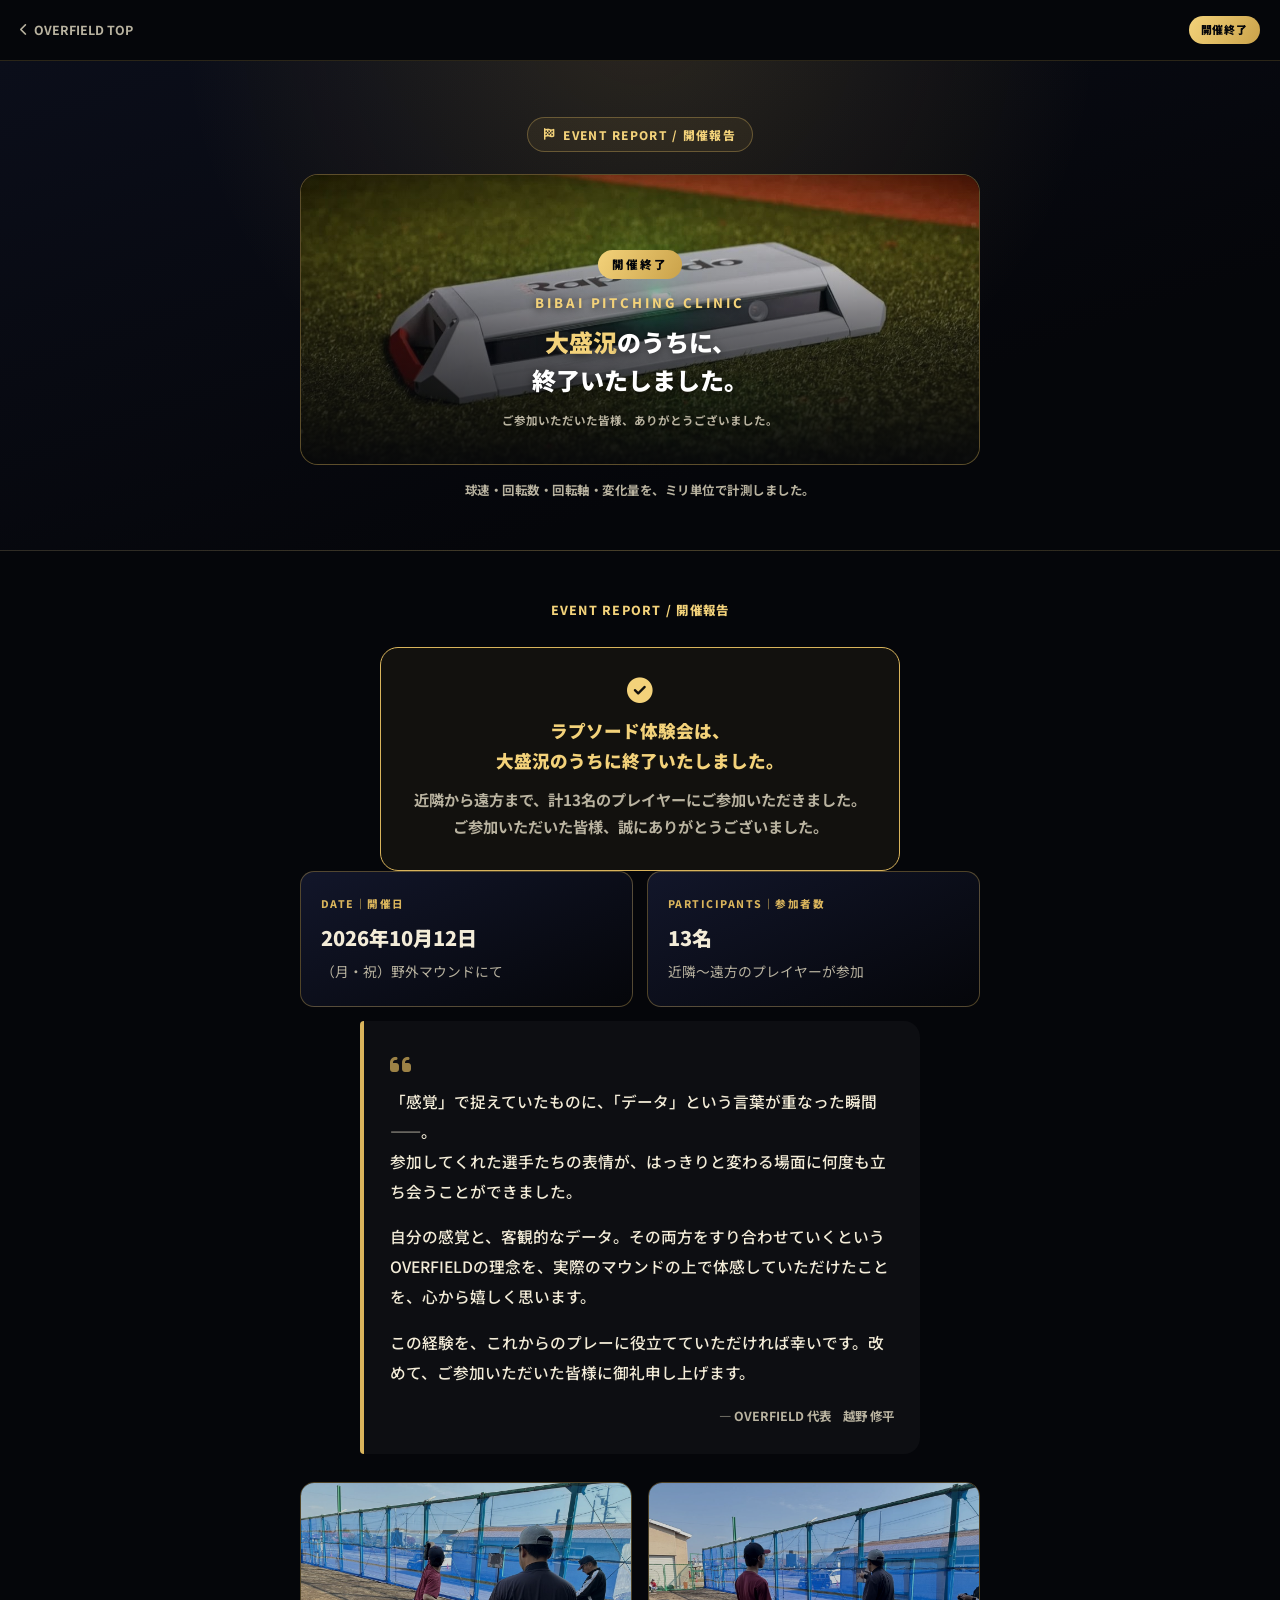
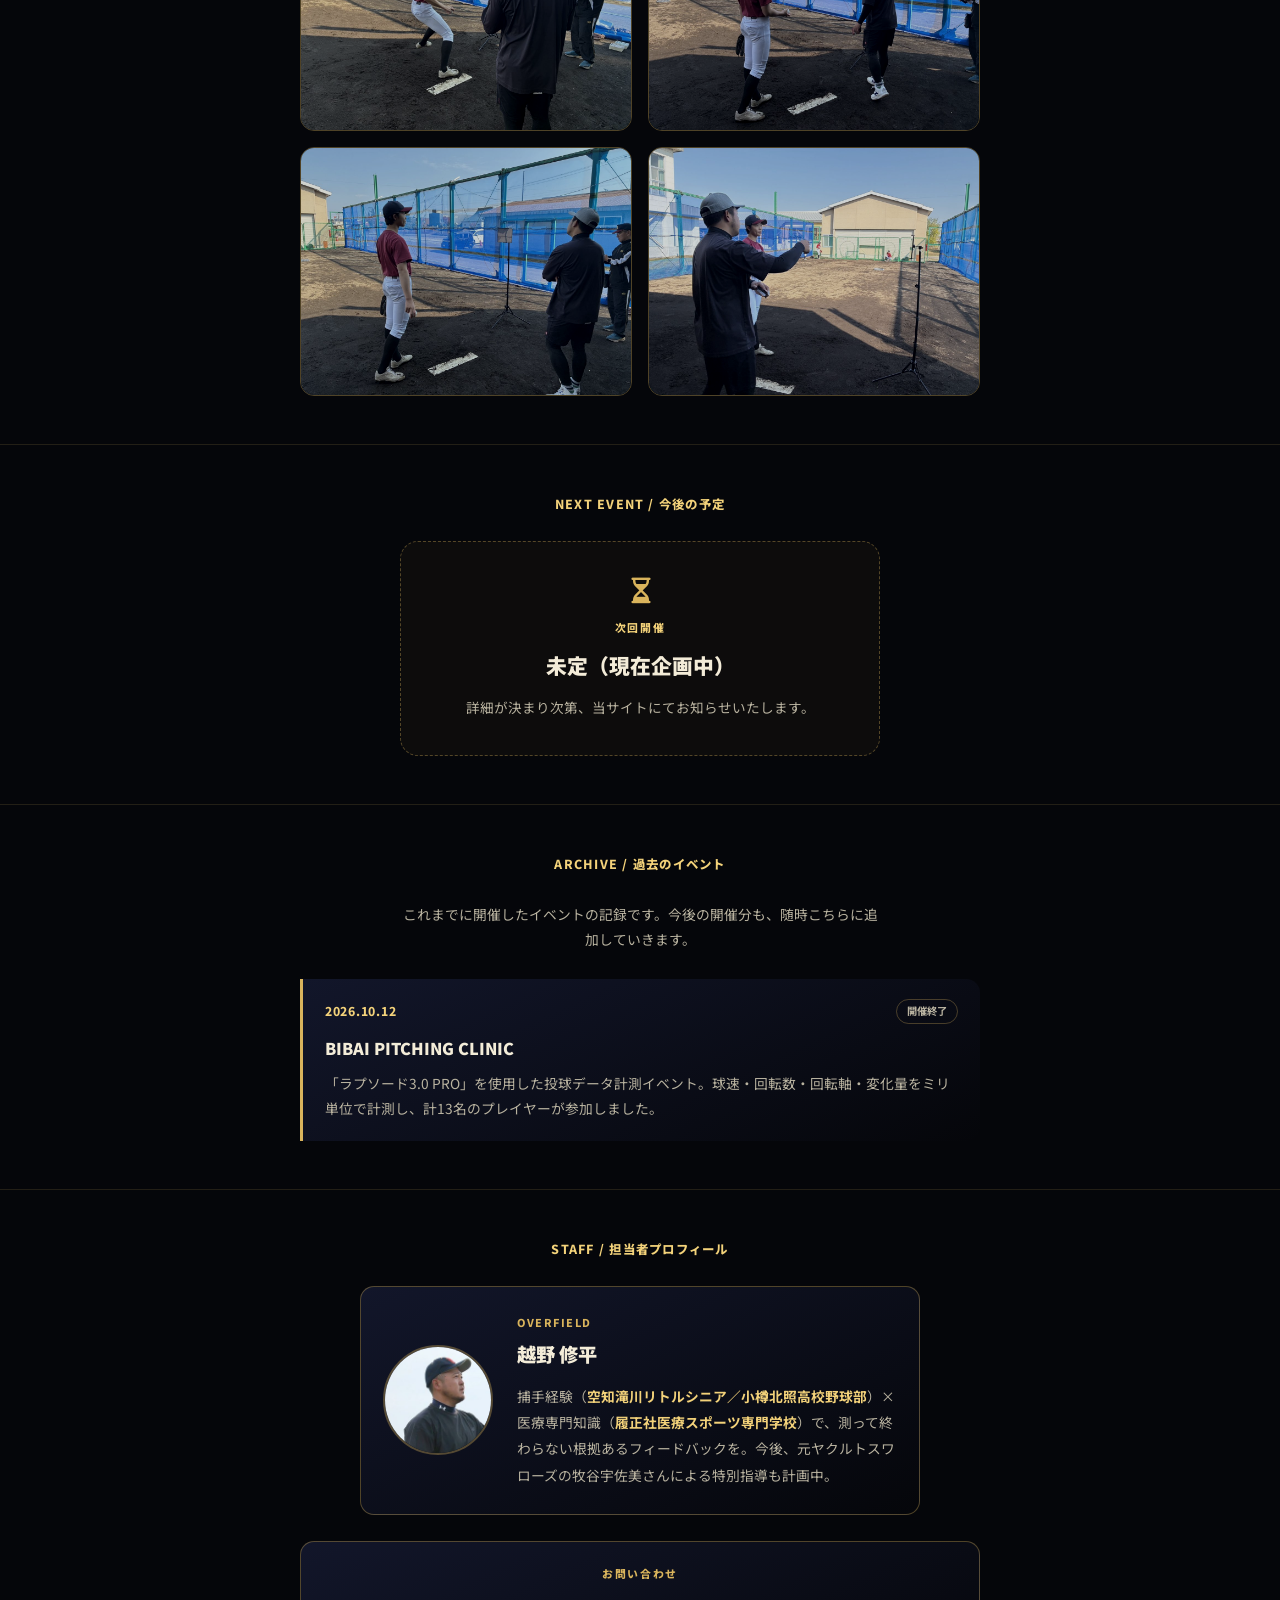
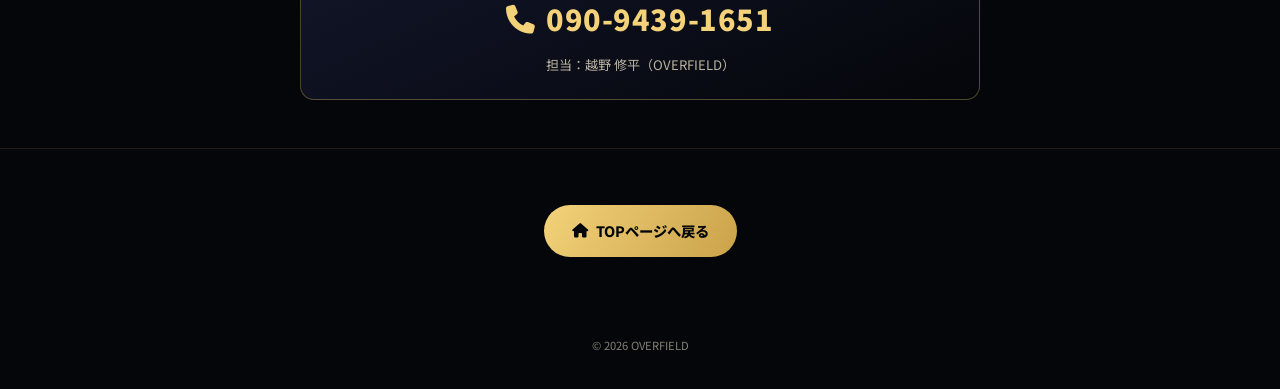
==== commit 47d5589c: "Add event photo gallery to the EVENT REPORT section Saved the 4 provided clinic photos (IMG_2897/289" ====
--- a/special.html
+++ b/special.html
@@ -87,6 +87,21 @@
         </p>
         <p class="sp-message-attr">— OVERFIELD 代表　越野 修平</p>
       </div>
+
+      <ul class="sp-gallery">
+        <li class="sp-gallery-item">
+          <img src="images/event-report/event-report-01.jpg" alt="マウンドで投球フォームを計測する参加者" loading="lazy">
+        </li>
+        <li class="sp-gallery-item">
+          <img src="images/event-report/event-report-02.jpg" alt="計測機器の前で指導を受ける参加者" loading="lazy">
+        </li>
+        <li class="sp-gallery-item">
+          <img src="images/event-report/event-report-03.jpg" alt="投球前にスタッフとやり取りする参加者" loading="lazy">
+        </li>
+        <li class="sp-gallery-item">
+          <img src="images/event-report/event-report-04.jpg" alt="会場全体とマウンドの様子" loading="lazy">
+        </li>
+      </ul>
     </div>
   </section>
 
--- a/special.css
+++ b/special.css
@@ -533,6 +533,37 @@
   text-align: right;
 }
 
+/* ---------- Gallery（当日の様子） ---------- */
+.sp-gallery {
+  list-style: none;
+  margin: 28px 0 0;
+  padding: 0;
+  display: grid;
+  grid-template-columns: 1fr 1fr;
+  gap: 12px;
+}
+
+.sp-gallery-item {
+  border-radius: 14px;
+  overflow: hidden;
+  border: 1px solid var(--sp-border);
+  aspect-ratio: 4 / 3;
+}
+
+.sp-gallery-item img {
+  width: 100%;
+  height: 100%;
+  object-fit: cover;
+  /* ダークトーンのサイトに馴染ませるため、やや暗く彩度を落として
+     統一感を出す。ホバー時は少しだけ素の色味に近づける */
+  filter: brightness(0.82) saturate(0.85) contrast(1.05);
+  transition: filter 0.25s ease, transform 0.4s ease;
+}
+.sp-gallery-item:hover img {
+  filter: brightness(0.92) saturate(0.95) contrast(1.05);
+  transform: scale(1.04);
+}
+
 /* ---------- CTA ---------- */
 .sp-cta-row {
   display: flex;
@@ -581,6 +612,7 @@
 @media (min-width: 640px) {
   .sp-visual-copy { font-size: 1.5rem; }
   .sp-visual-overlay { padding: 28px 32px 34px; }
+  .sp-gallery { gap: 16px; }
   .sp-cta-row { flex-direction: row; justify-content: center; }
   .sp-btn { width: auto; }
 
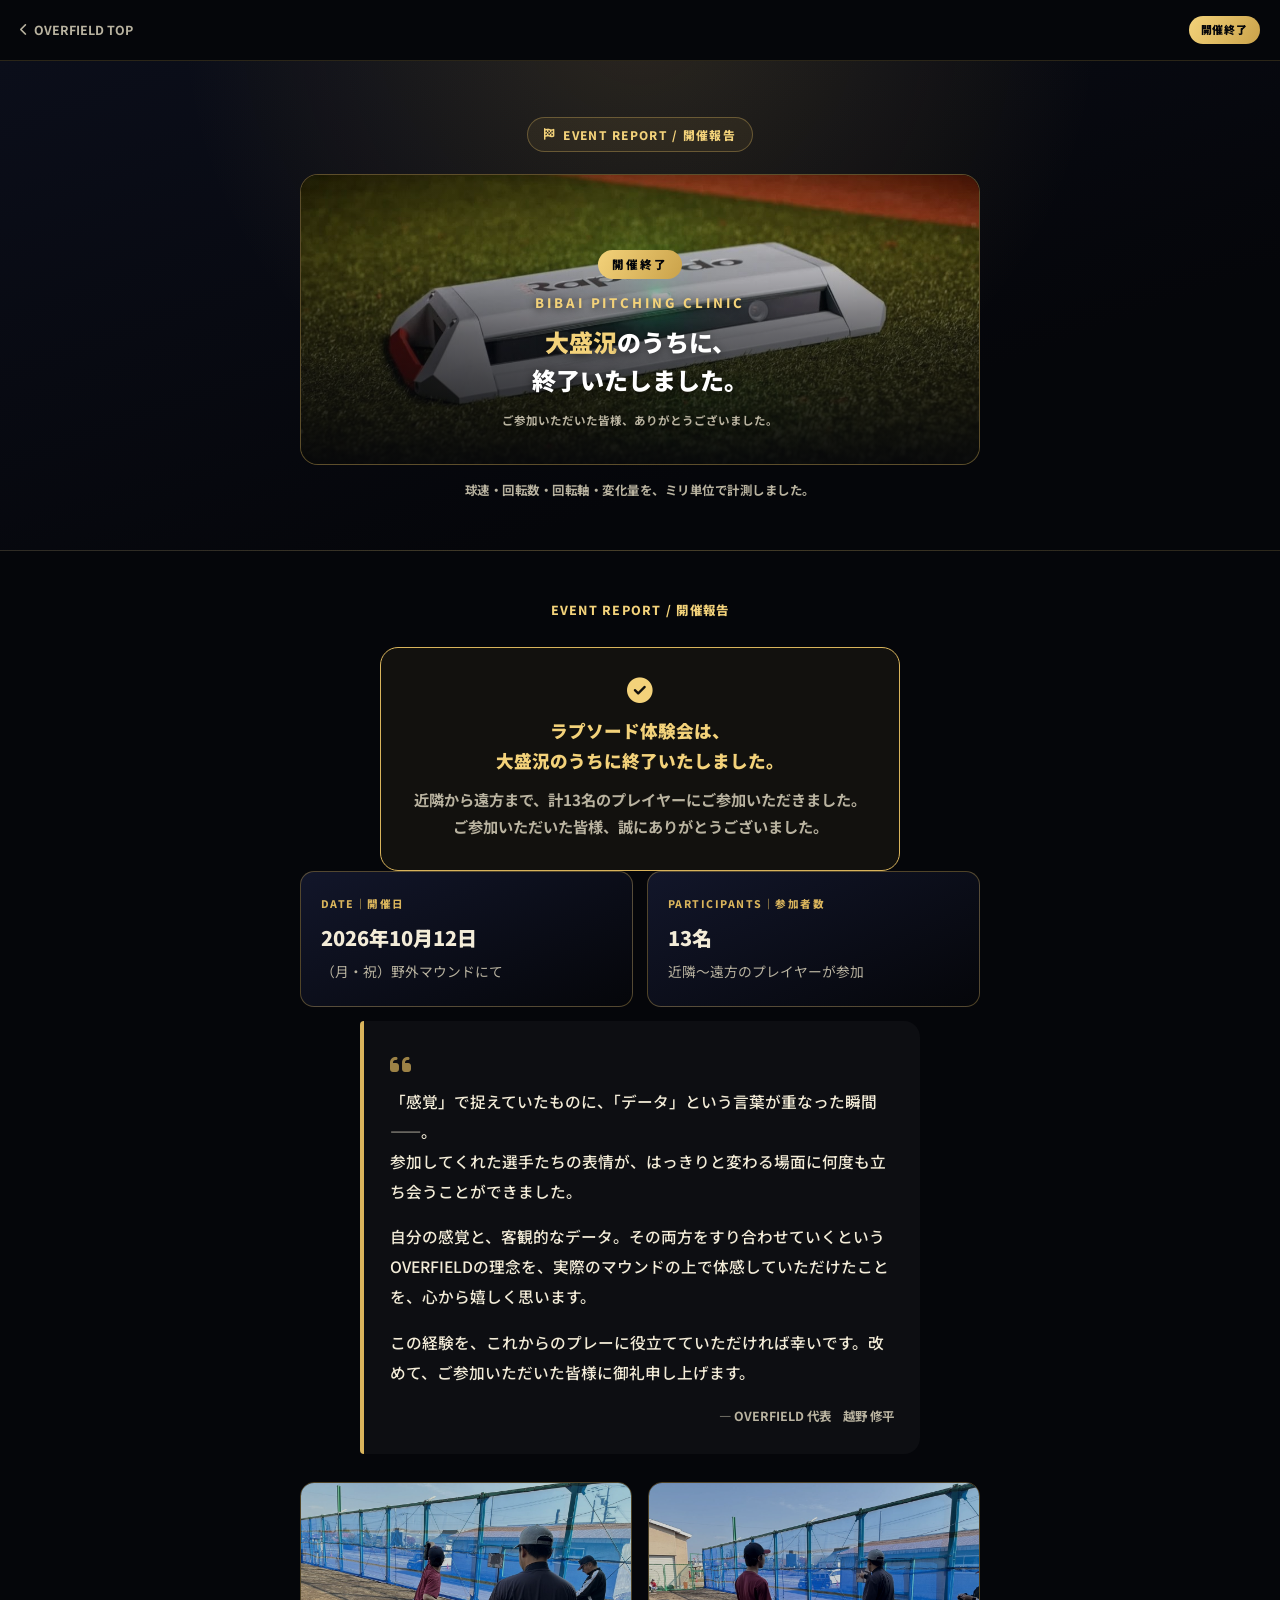
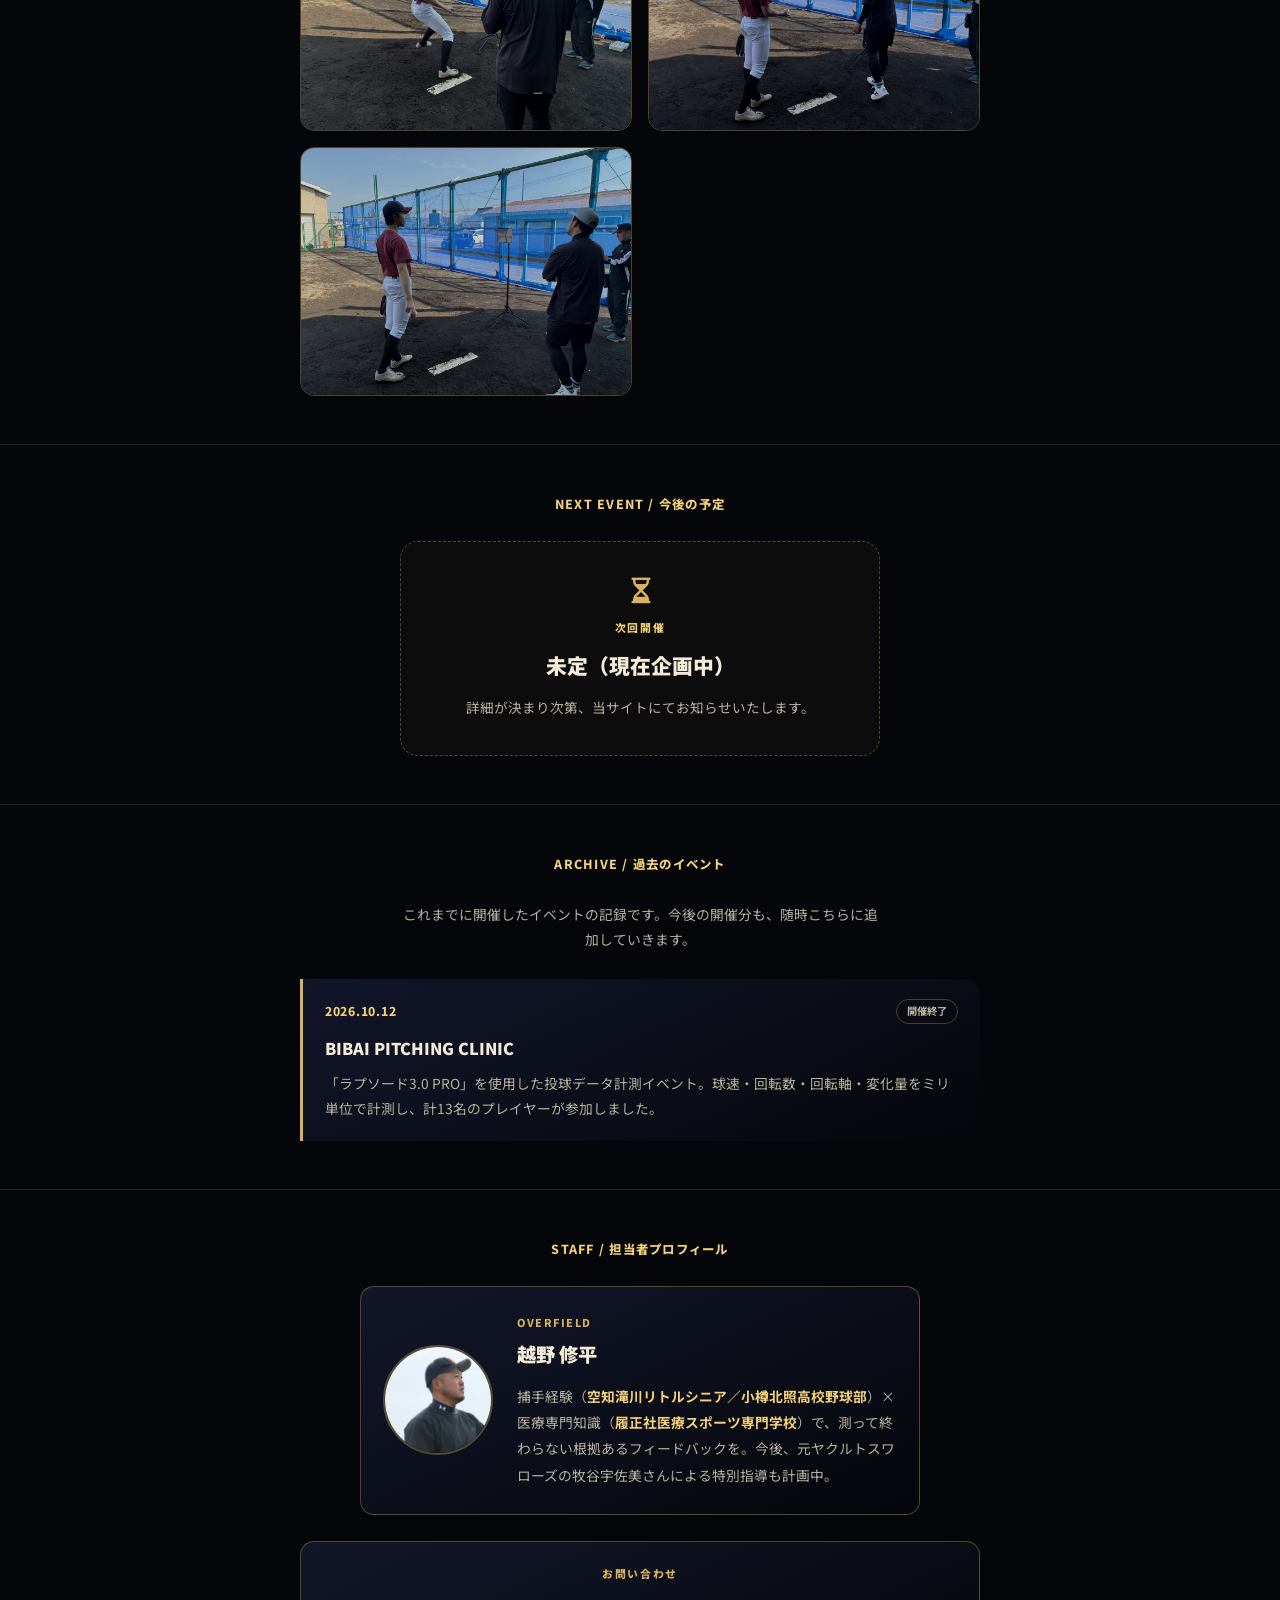
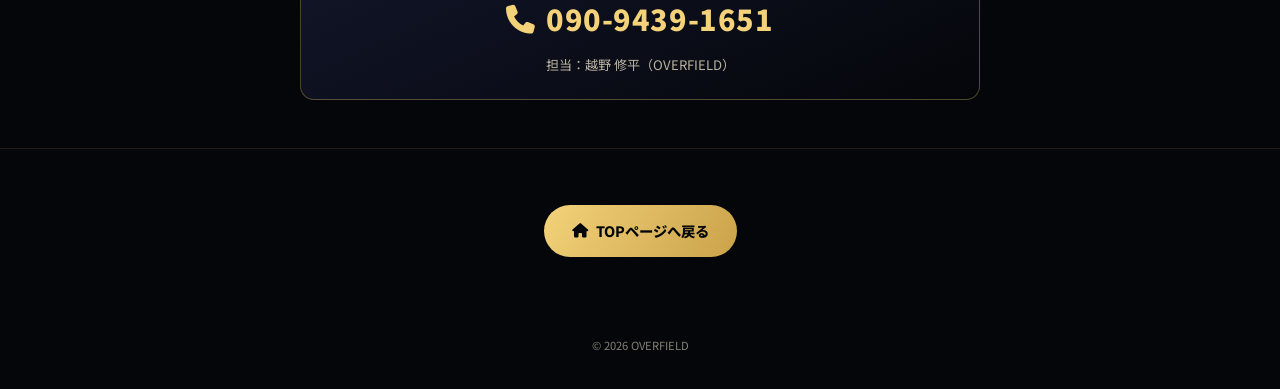
==== commit d3d2ae61: "Remove the IMG_2900-derived photo from the event gallery Deleted images/event-report/event-report-04" ====
--- a/special.html
+++ b/special.html
@@ -98,9 +98,6 @@
         <li class="sp-gallery-item">
           <img src="images/event-report/event-report-03.jpg" alt="投球前にスタッフとやり取りする参加者" loading="lazy">
         </li>
-        <li class="sp-gallery-item">
-          <img src="images/event-report/event-report-04.jpg" alt="会場全体とマウンドの様子" loading="lazy">
-        </li>
       </ul>
     </div>
   </section>
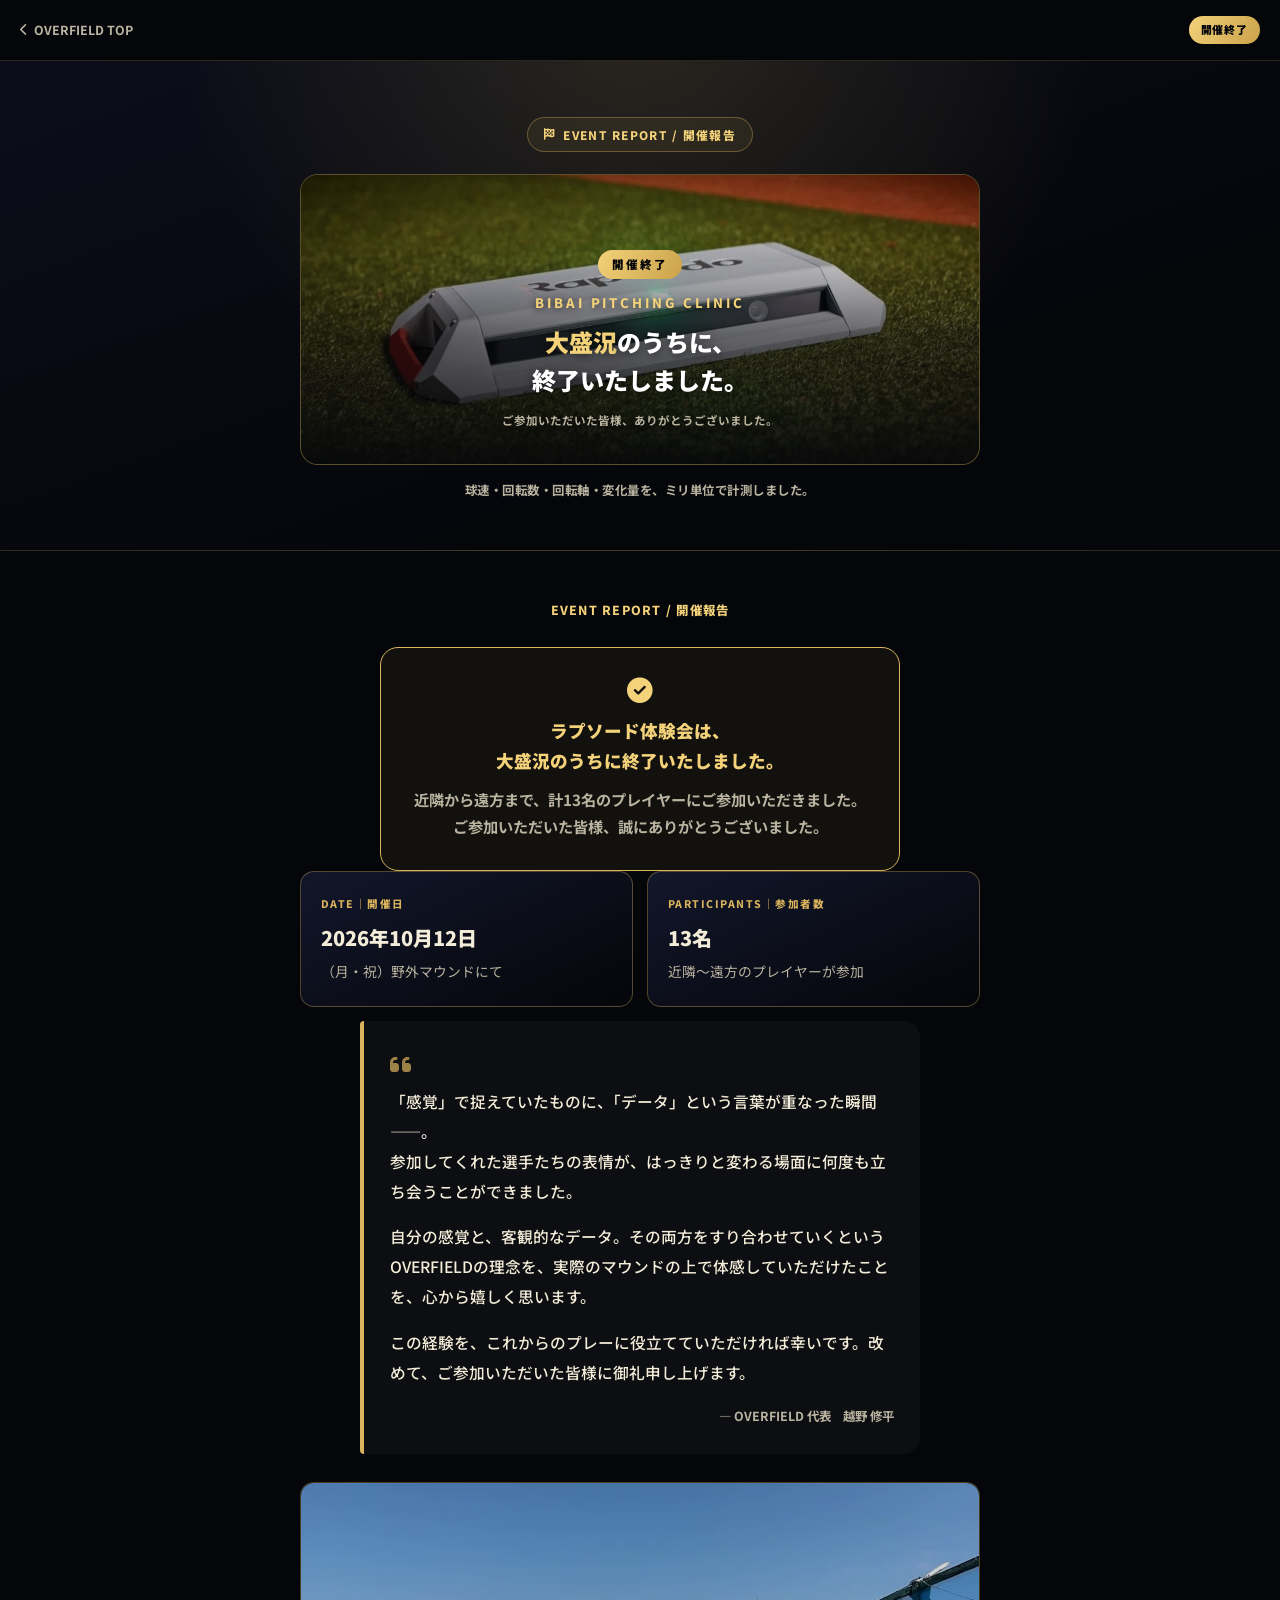
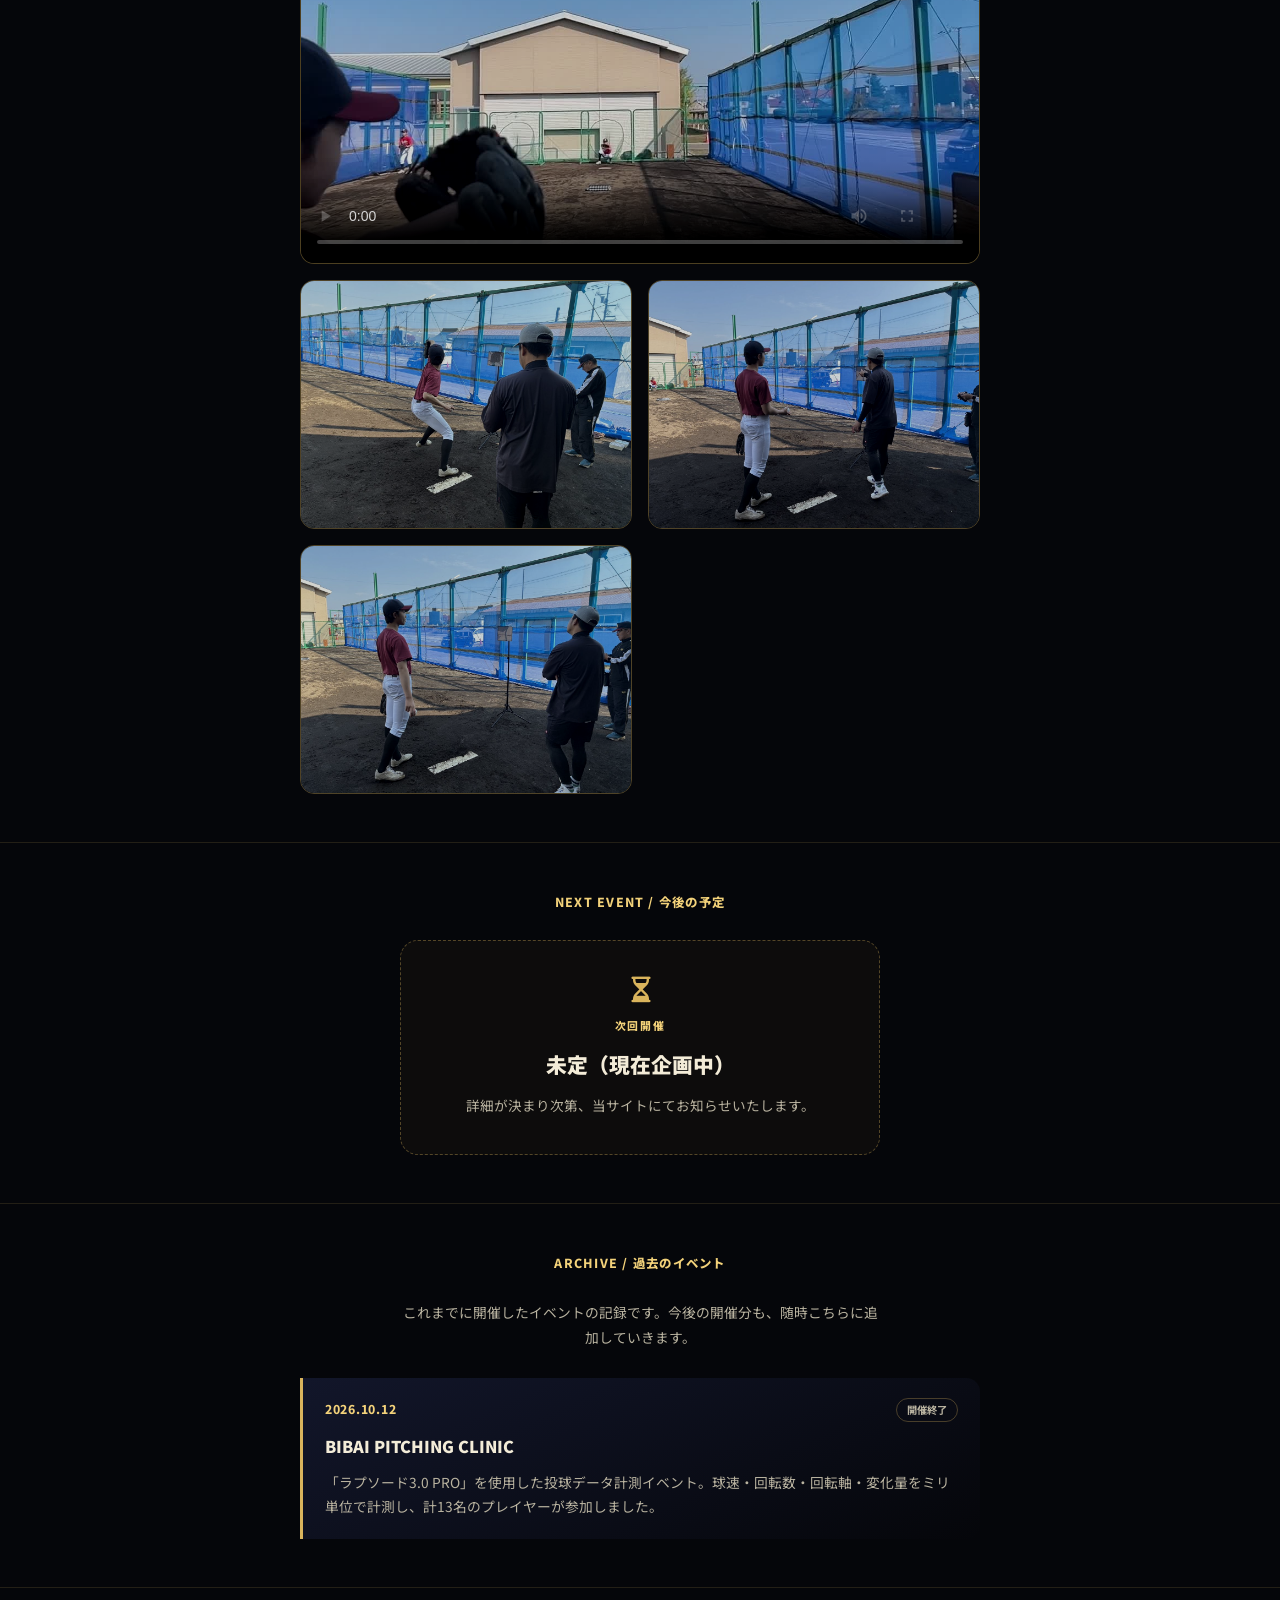
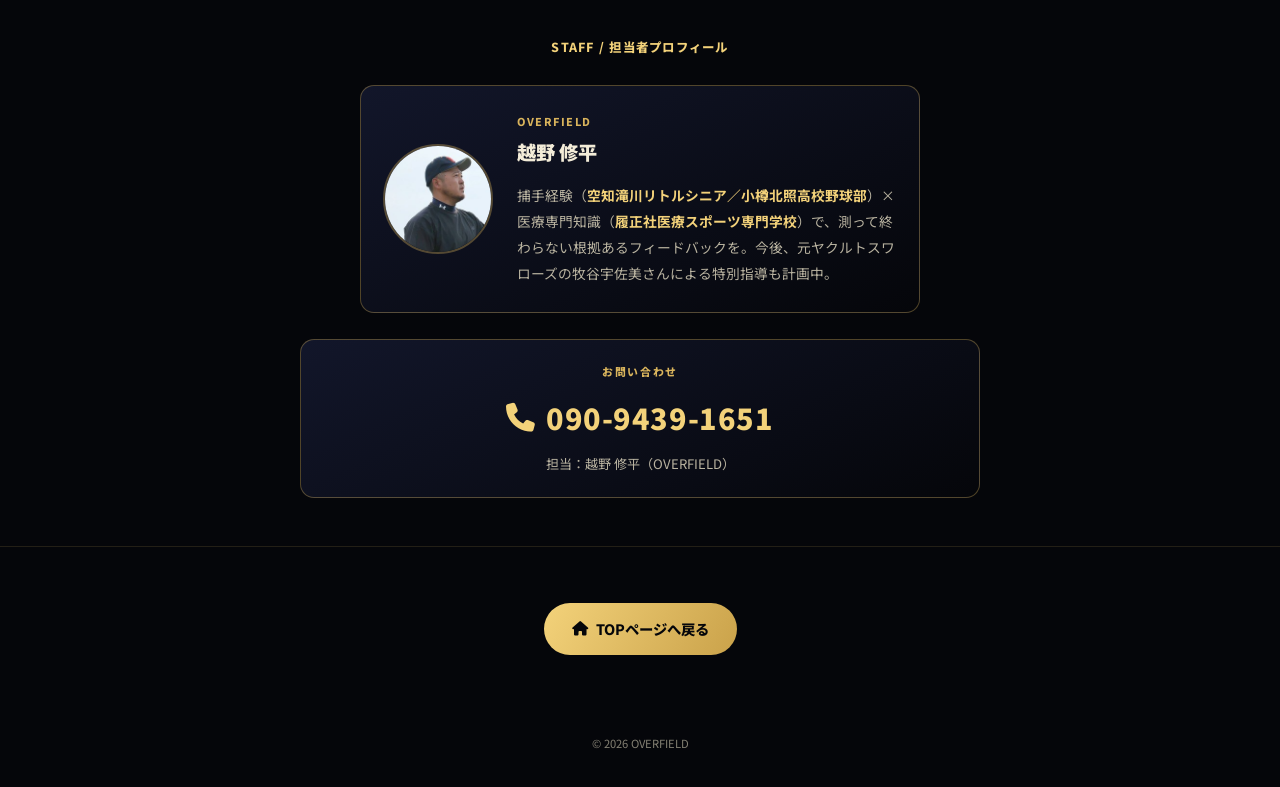
==== commit cdf86067: "Add the IMG_2874 event video to the EVENT REPORT gallery The source clip (IMG_2874.mov) was HEVC-enc" ====
--- a/special.html
+++ b/special.html
@@ -89,6 +89,11 @@
       </div>
 
       <ul class="sp-gallery">
+        <li class="sp-gallery-item sp-gallery-item--video">
+          <video controls preload="metadata" playsinline poster="images/event-report/event-report-video-poster.jpg">
+            <source src="images/event-report/event-report-video.mp4" type="video/mp4">
+          </video>
+        </li>
         <li class="sp-gallery-item">
           <img src="images/event-report/event-report-01.jpg" alt="マウンドで投球フォームを計測する参加者" loading="lazy">
         </li>
--- a/special.css
+++ b/special.css
@@ -550,7 +550,15 @@
   aspect-ratio: 4 / 3;
 }
 
-.sp-gallery-item img {
+/* 動画は横長の実寸比率を活かし、2カラムをまたいで大きく見せる */
+.sp-gallery-item--video {
+  grid-column: 1 / -1;
+  aspect-ratio: 16 / 9;
+  background: #000;
+}
+
+.sp-gallery-item img,
+.sp-gallery-item video {
   width: 100%;
   height: 100%;
   object-fit: cover;
@@ -563,6 +571,11 @@
   filter: brightness(0.92) saturate(0.95) contrast(1.05);
   transform: scale(1.04);
 }
+/* 動画はネイティブの再生コントロール操作を妨げないよう、拡大演出は
+   行わず明るさの変化のみに留める */
+.sp-gallery-item--video:hover video {
+  filter: brightness(0.92) saturate(0.95) contrast(1.05);
+}
 
 /* ---------- CTA ---------- */
 .sp-cta-row {
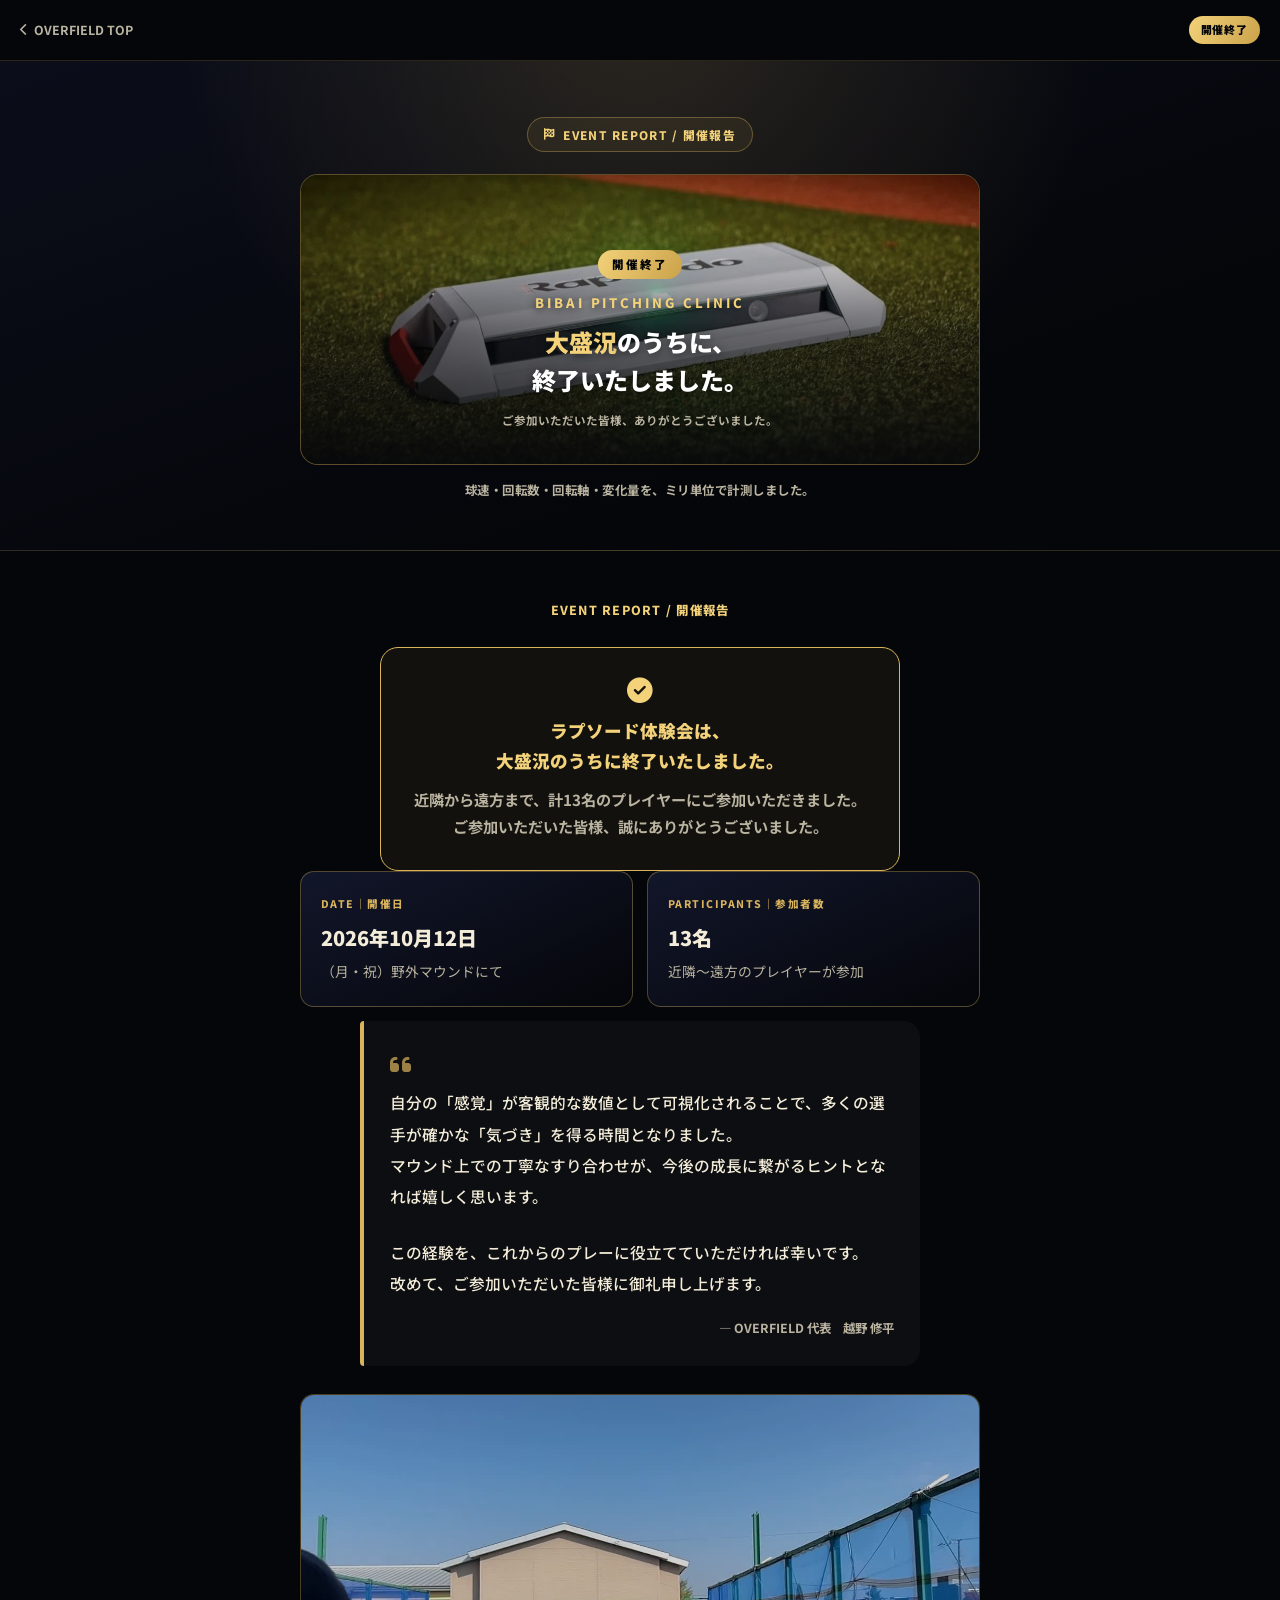
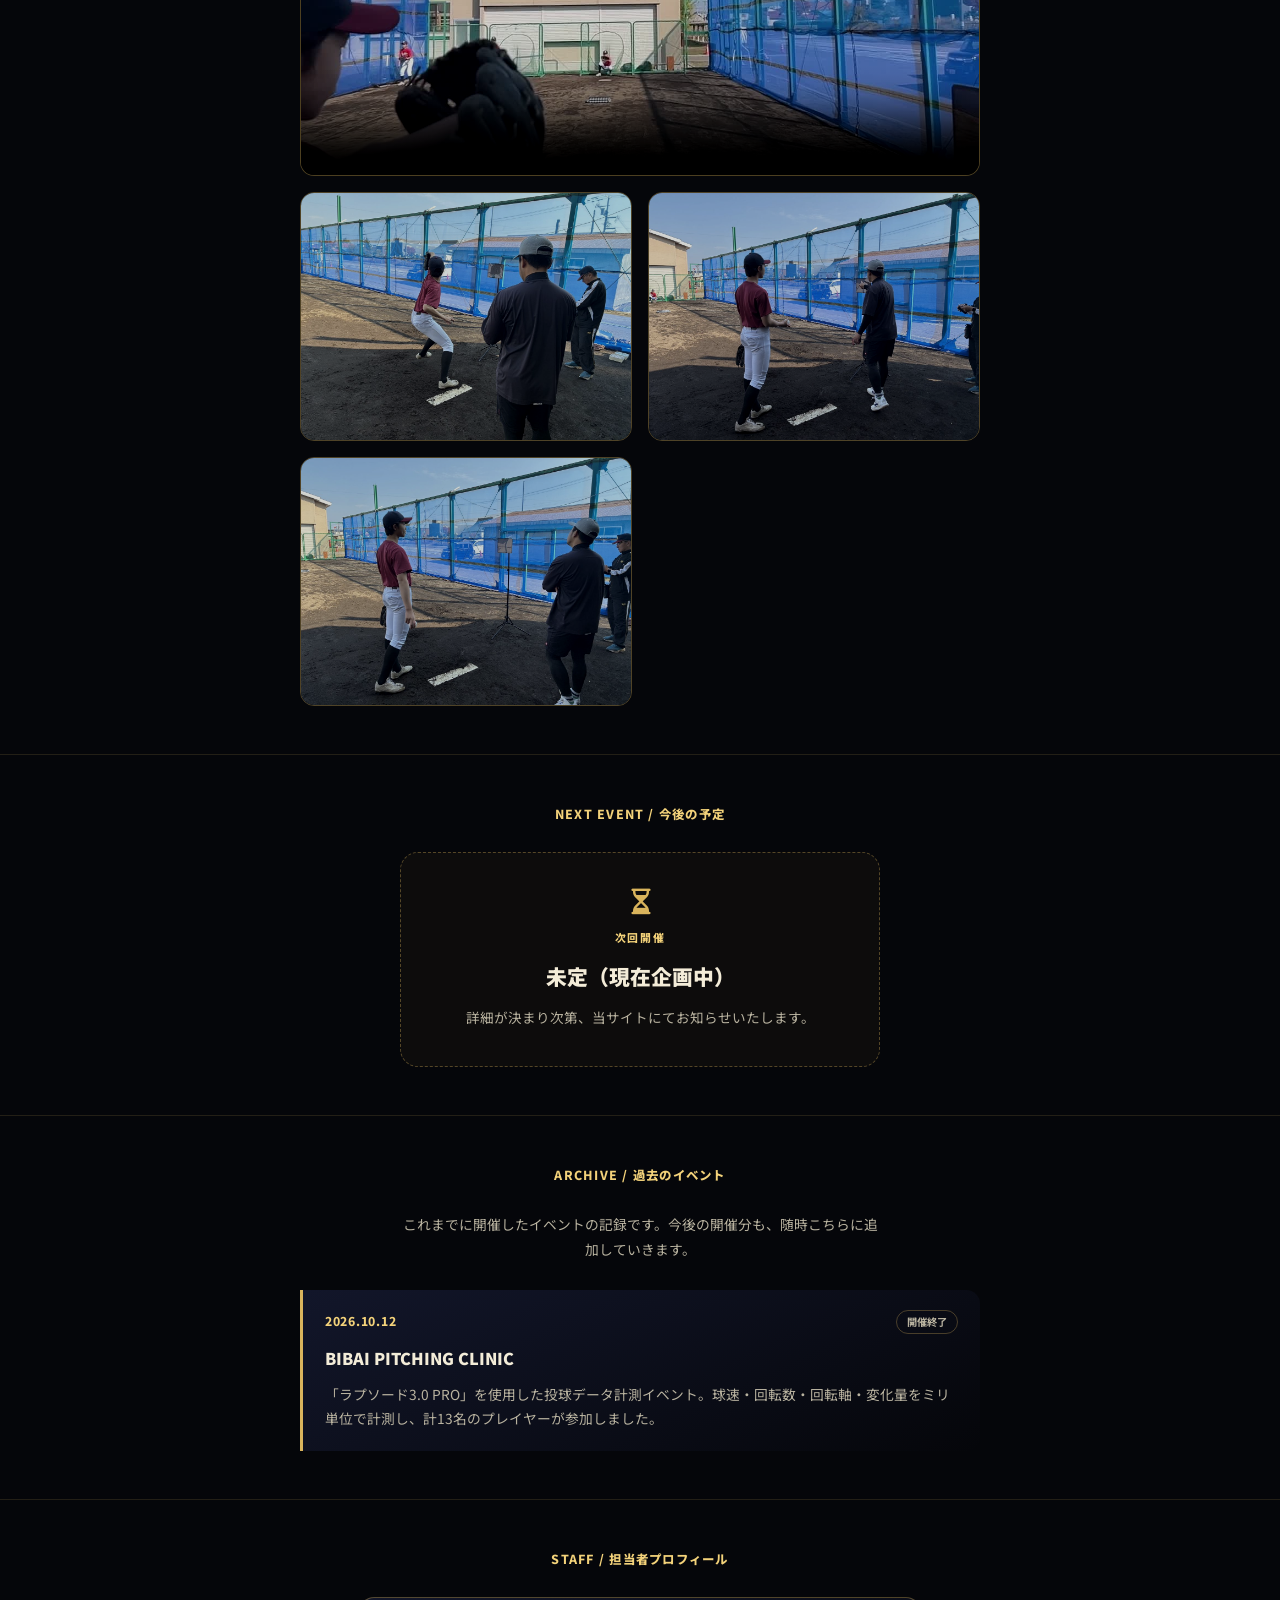
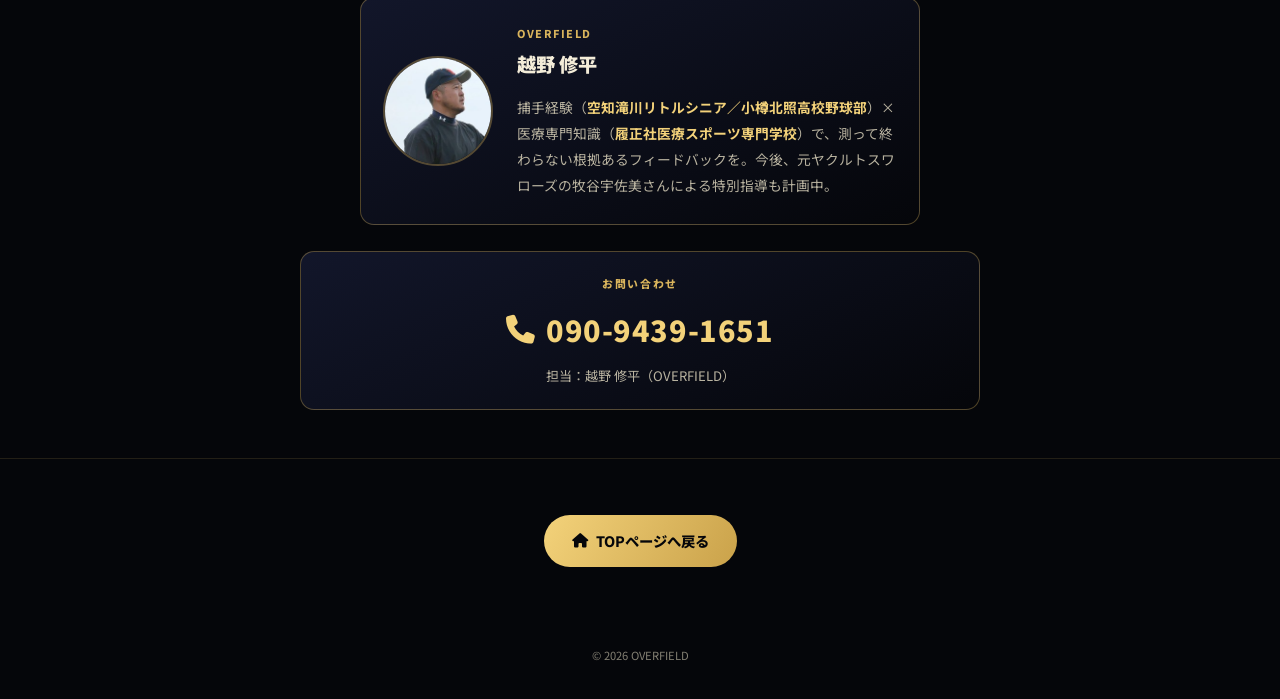
==== commit 3971180b: "Replace EVENT REPORT message copy with the finalized text Swapped the 3-paragraph reflection in .sp-" ====
--- a/special.html
+++ b/special.html
@@ -76,14 +76,12 @@
       <div class="sp-message-card">
         <i class="fa-solid fa-quote-left sp-message-quote-icon"></i>
         <p class="sp-message-text">
-          「感覚」で捉えていたものに、「データ」という言葉が重なった瞬間——。<br>
-          参加してくれた選手たちの表情が、はっきりと変わる場面に何度も立ち会うことができました。
+          自分の「感覚」が客観的な数値として可視化されることで、多くの選手が確かな「気づき」を得る時間となりました。<br>
+          マウンド上での丁寧なすり合わせが、今後の成長に繋がるヒントとなれば嬉しく思います。
         </p>
         <p class="sp-message-text">
-          自分の感覚と、客観的なデータ。その両方をすり合わせていくというOVERFIELDの理念を、実際のマウンドの上で体感していただけたことを、心から嬉しく思います。
-        </p>
-        <p class="sp-message-text">
-          この経験を、これからのプレーに役立てていただければ幸いです。改めて、ご参加いただいた皆様に御礼申し上げます。
+          この経験を、これからのプレーに役立てていただければ幸いです。<br>
+          改めて、ご参加いただいた皆様に御礼申し上げます。
         </p>
         <p class="sp-message-attr">— OVERFIELD 代表　越野 修平</p>
       </div>
--- a/special.css
+++ b/special.css
@@ -519,10 +519,10 @@
   font-size: 0.98rem;
   font-weight: 500;
   color: var(--sp-text);
-  line-height: 1.9;
+  line-height: 2;
 }
 .sp-message-text + .sp-message-text {
-  margin-top: 16px;
+  margin-top: 24px;
 }
 
 .sp-message-attr {
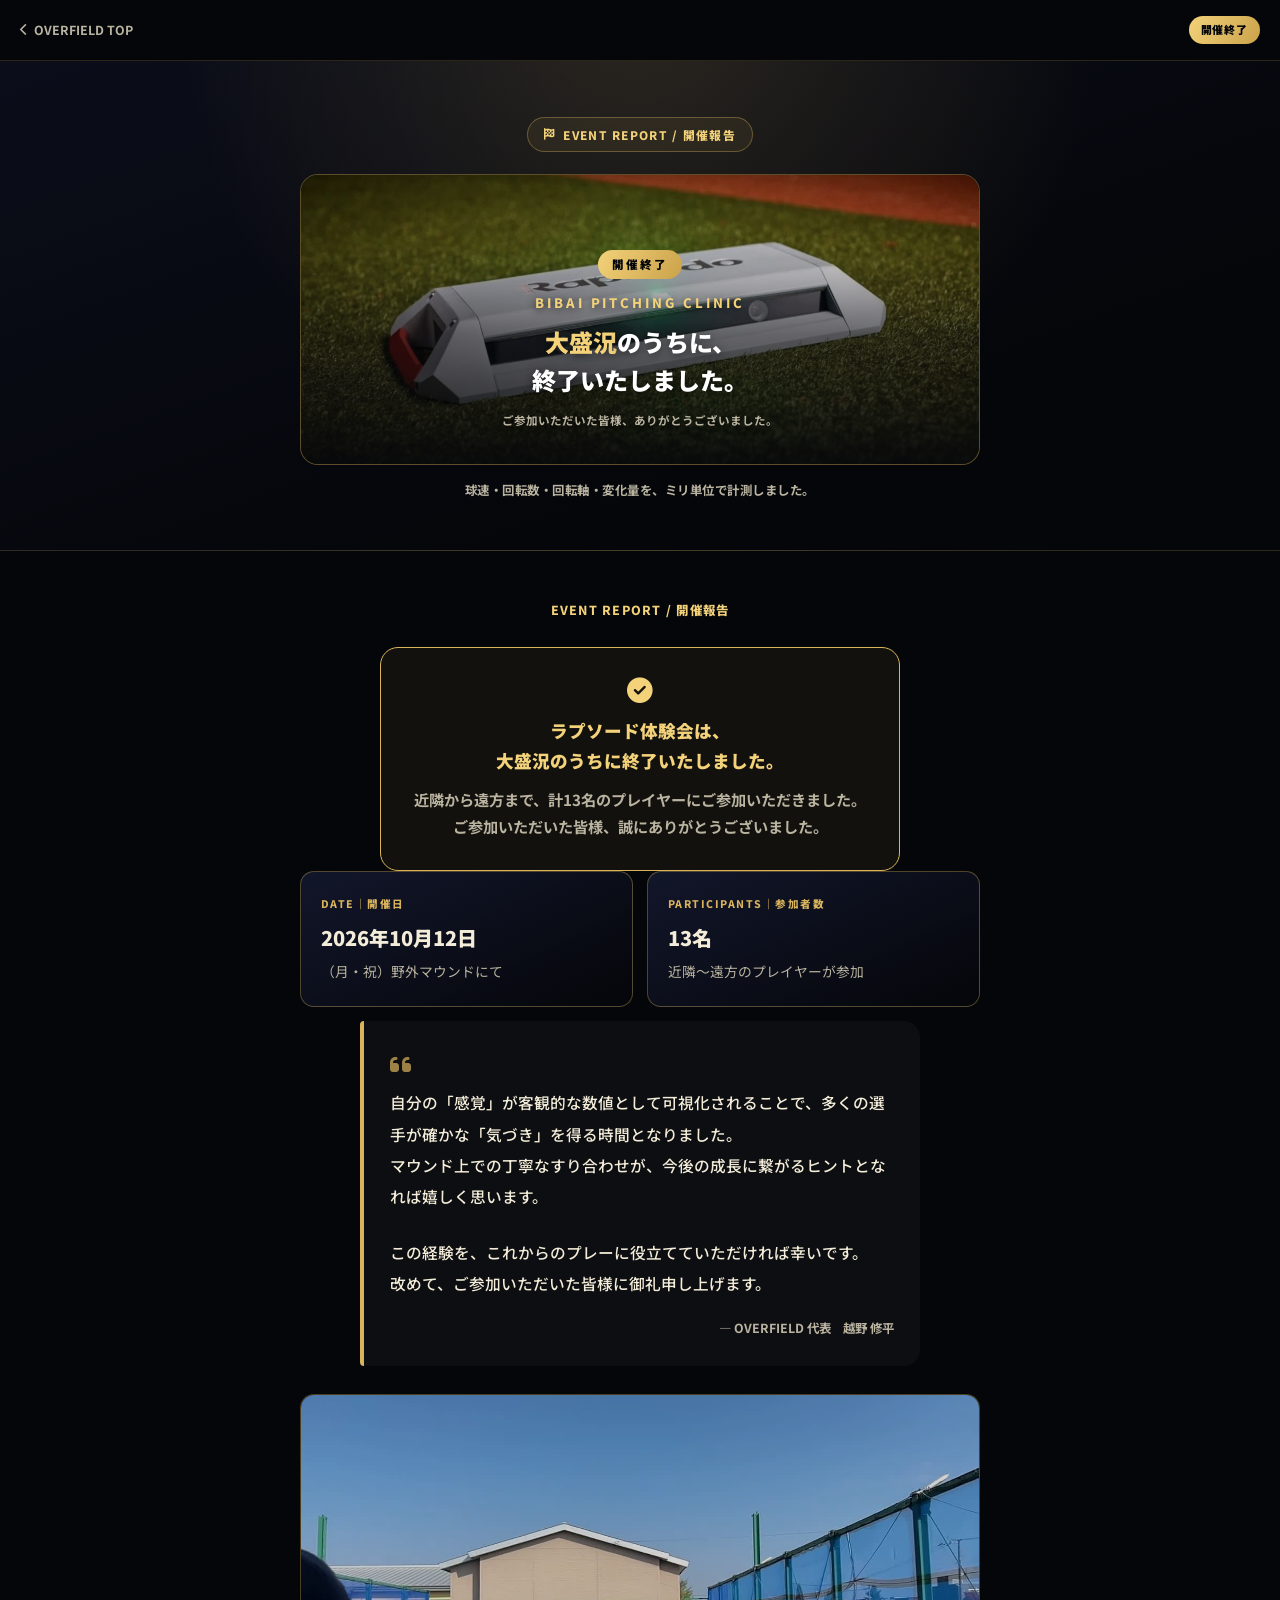
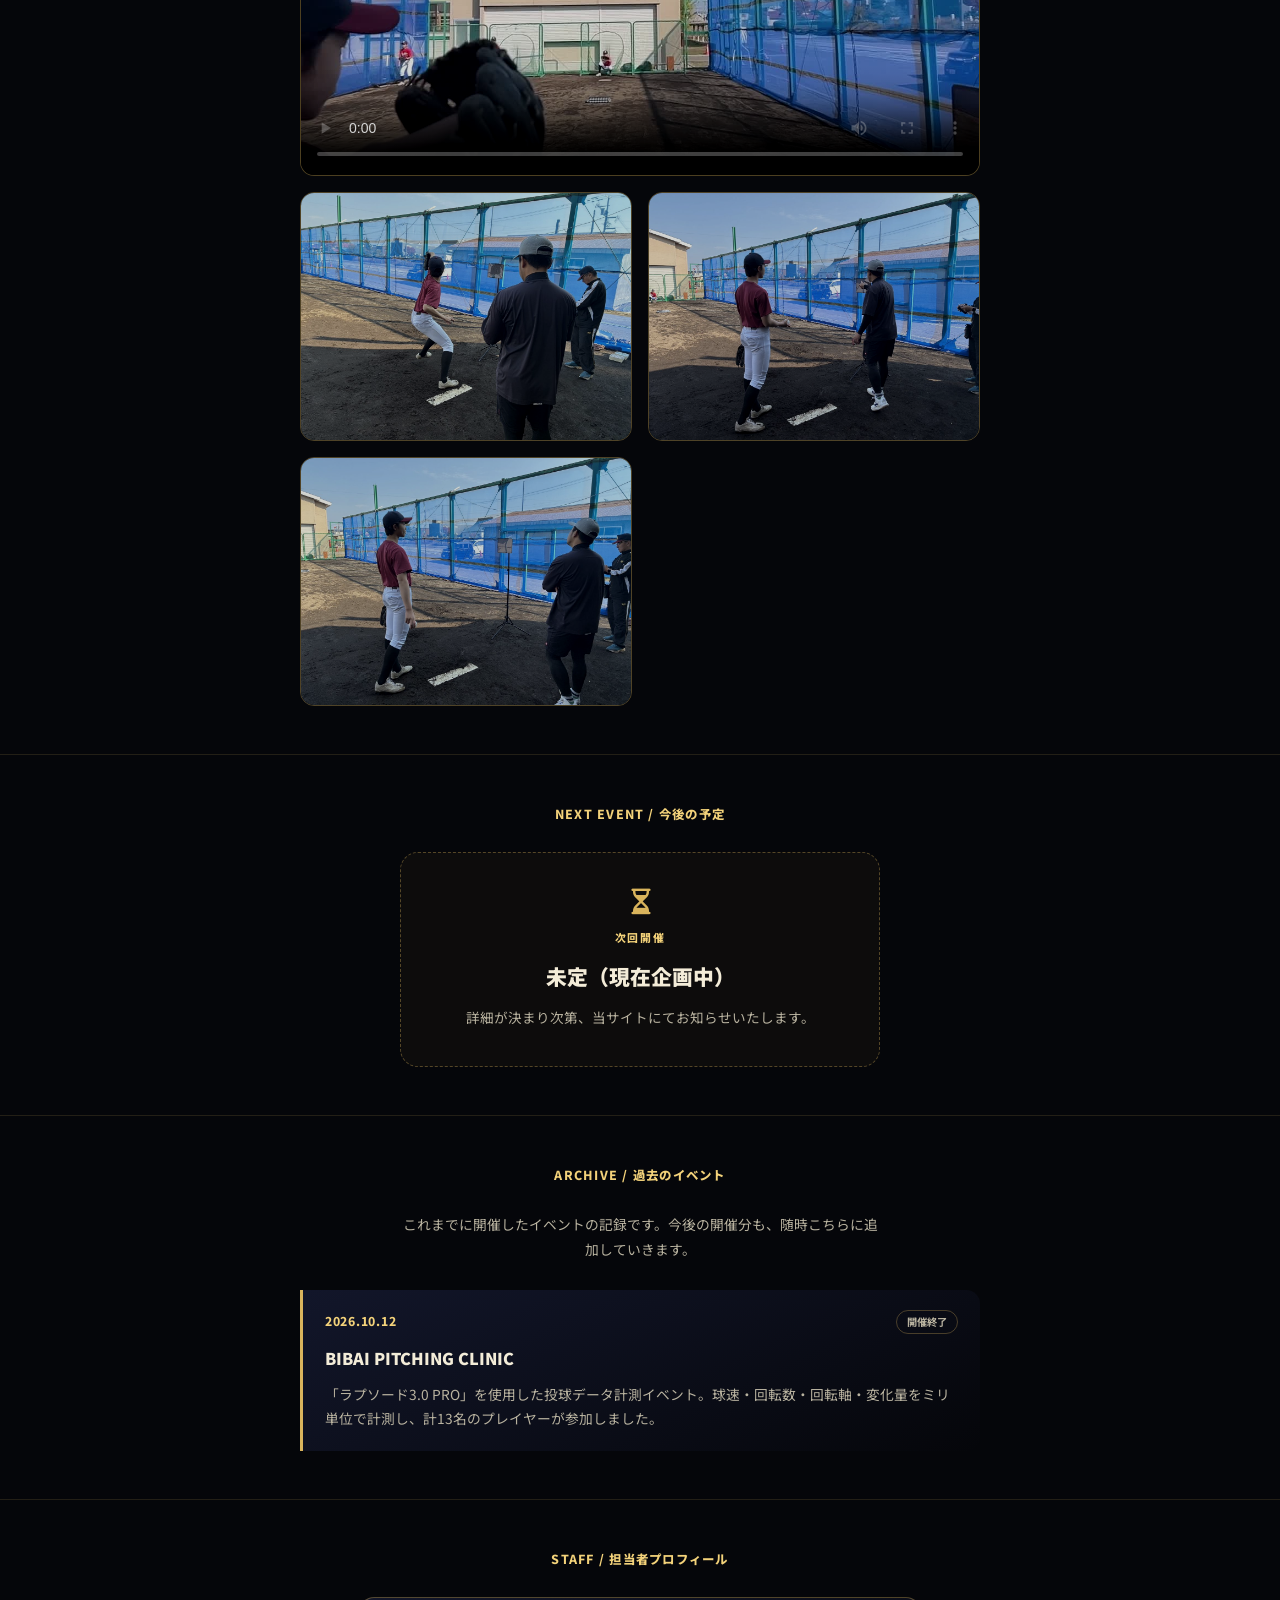
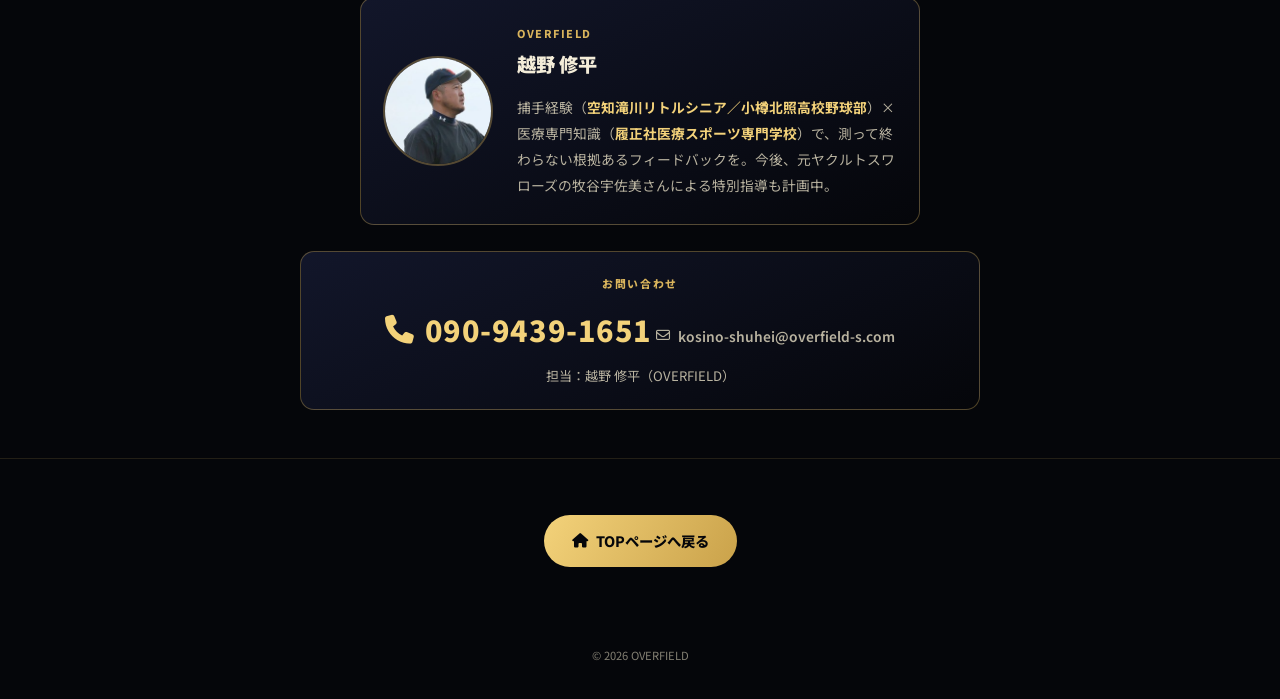
==== commit 8c305cc5: "Add contact email to both pages' contact areas - index.html (#contact .contact-card): new .contact-e" ====
--- a/special.html
+++ b/special.html
@@ -163,6 +163,7 @@
       <div class="sp-contact-box">
         <p class="sp-contact-label">お問い合わせ</p>
         <a class="sp-contact-tel" href="tel:09094391651"><i class="fa-solid fa-phone"></i> 090-9439-1651</a>
+        <a class="sp-contact-email" href="mailto:kosino-shuhei@overfield-s.com"><i class="fa-regular fa-envelope"></i> kosino-shuhei@overfield-s.com</a>
         <p class="sp-contact-sub">担当：越野 修平（OVERFIELD）</p>
       </div>
     </div>
--- a/special.css
+++ b/special.css
@@ -407,6 +407,18 @@
 }
 .sp-contact-tel:hover { filter: brightness(1.1); }
 
+.sp-contact-email {
+  display: inline-flex;
+  align-items: center;
+  gap: 8px;
+  margin-top: 10px;
+  font-size: 0.86rem;
+  font-weight: 600;
+  color: var(--sp-text-soft);
+  word-break: break-all;
+}
+.sp-contact-email:hover { color: var(--sp-gold-light); }
+
 .sp-contact-sub {
   margin-top: 8px;
   font-size: 0.82rem;
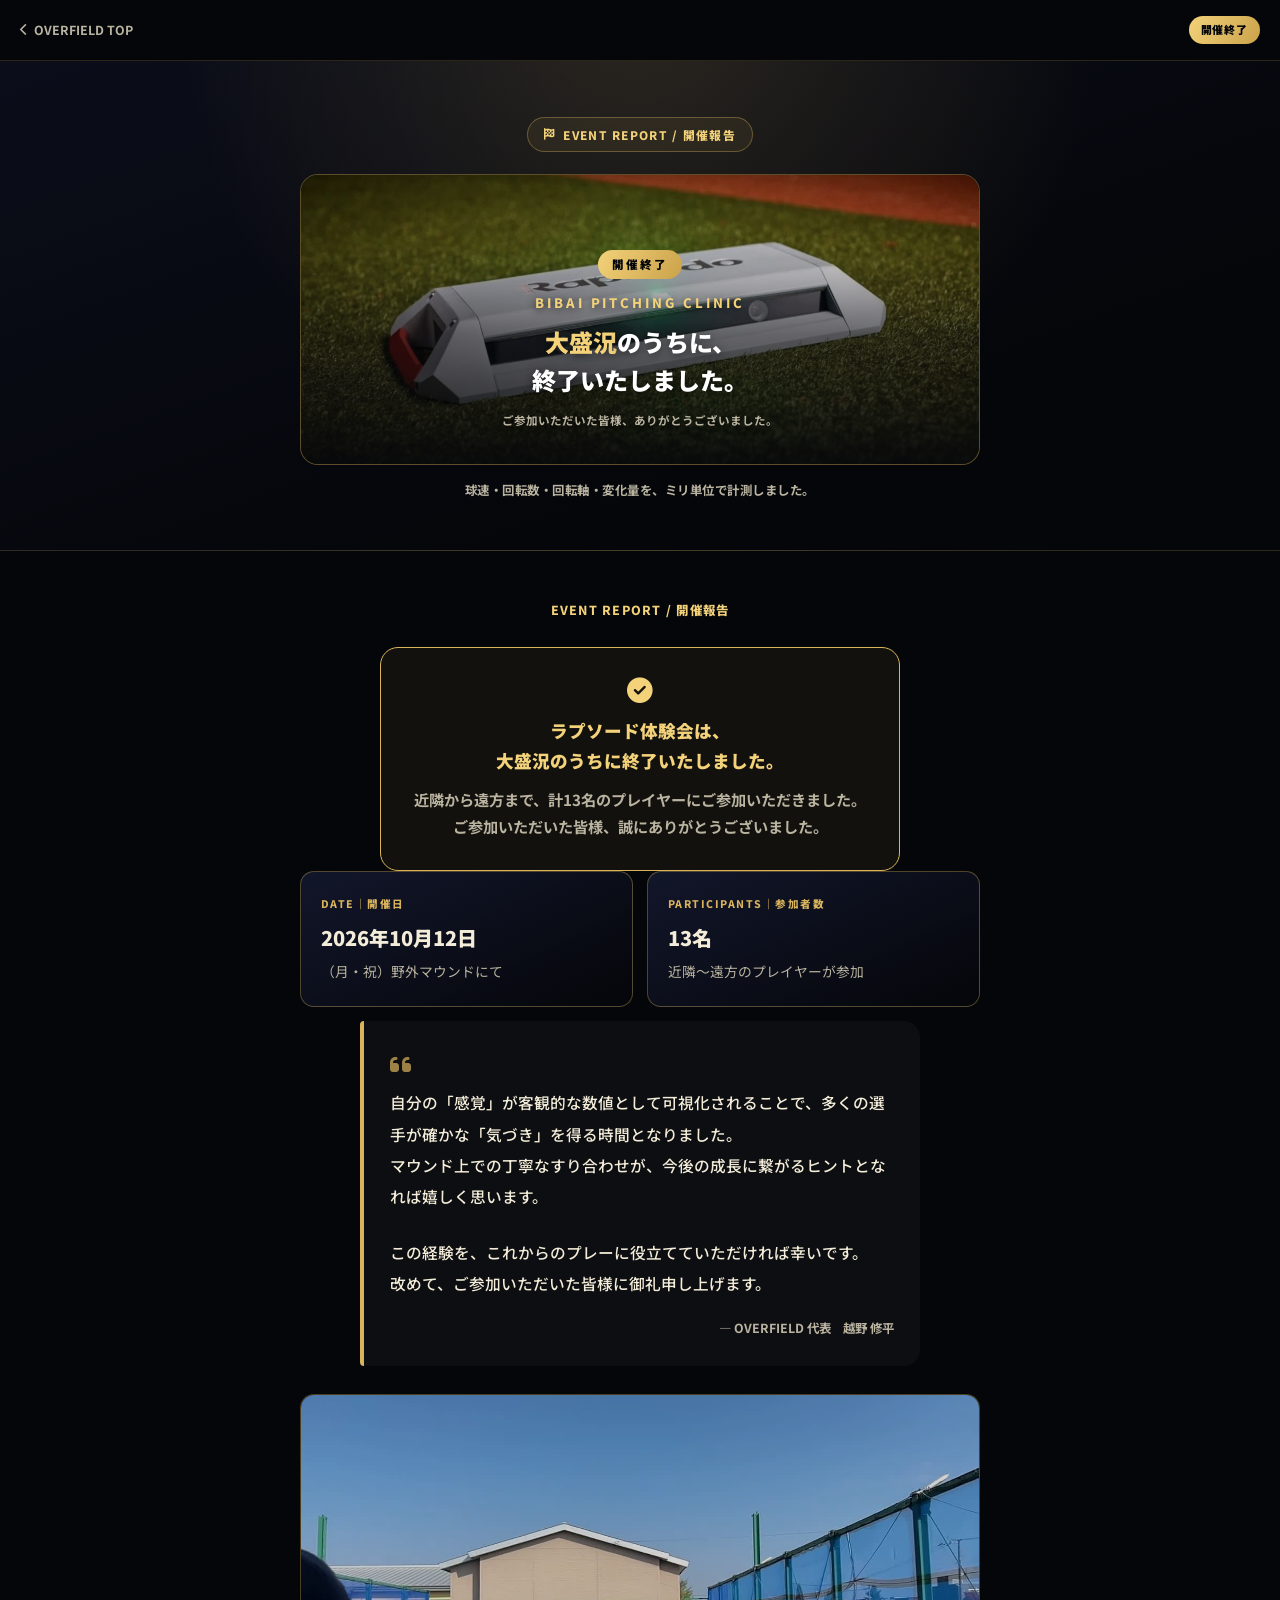
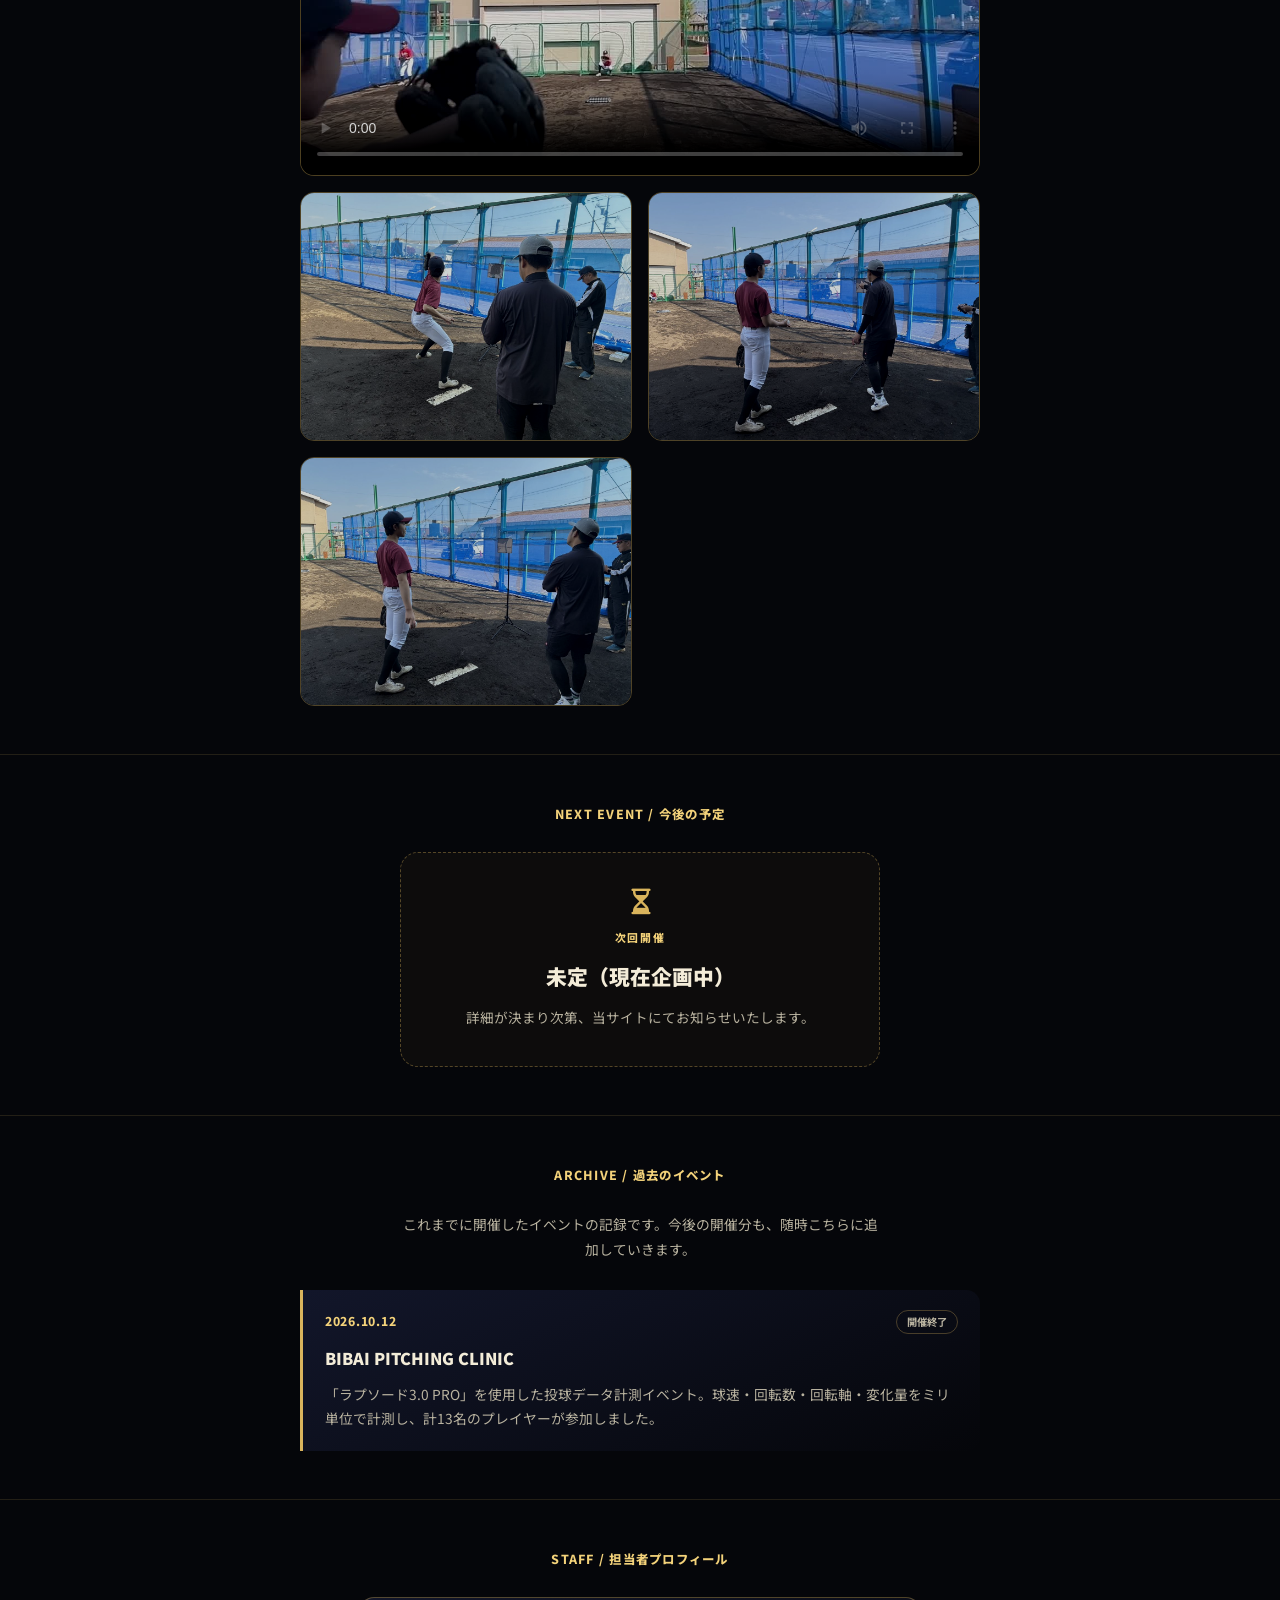
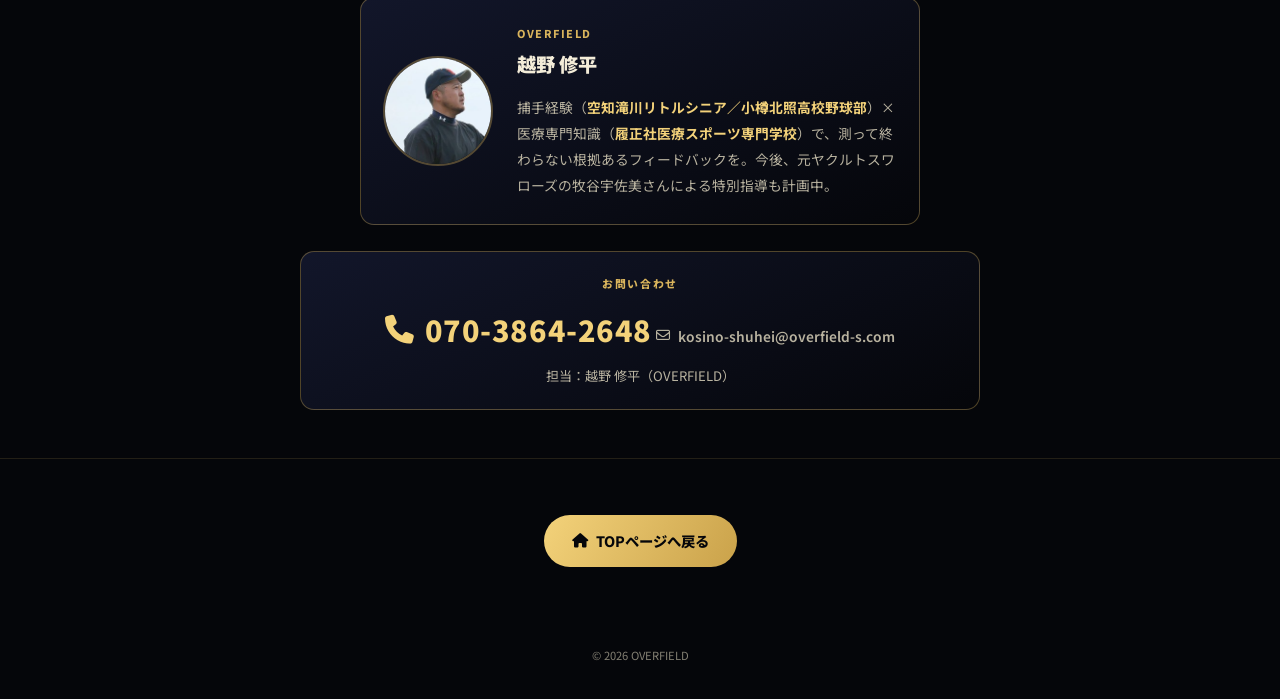
==== commit ed8ebb66: "Update contact phone number across main and special pages Replace 090-9439-1651 with 070-3864-2648 i" ====
--- a/special.html
+++ b/special.html
@@ -162,7 +162,7 @@
 
       <div class="sp-contact-box">
         <p class="sp-contact-label">お問い合わせ</p>
-        <a class="sp-contact-tel" href="tel:09094391651"><i class="fa-solid fa-phone"></i> 090-9439-1651</a>
+        <a class="sp-contact-tel" href="tel:07038642648"><i class="fa-solid fa-phone"></i> 070-3864-2648</a>
         <a class="sp-contact-email" href="mailto:kosino-shuhei@overfield-s.com"><i class="fa-regular fa-envelope"></i> kosino-shuhei@overfield-s.com</a>
         <p class="sp-contact-sub">担当：越野 修平（OVERFIELD）</p>
       </div>
